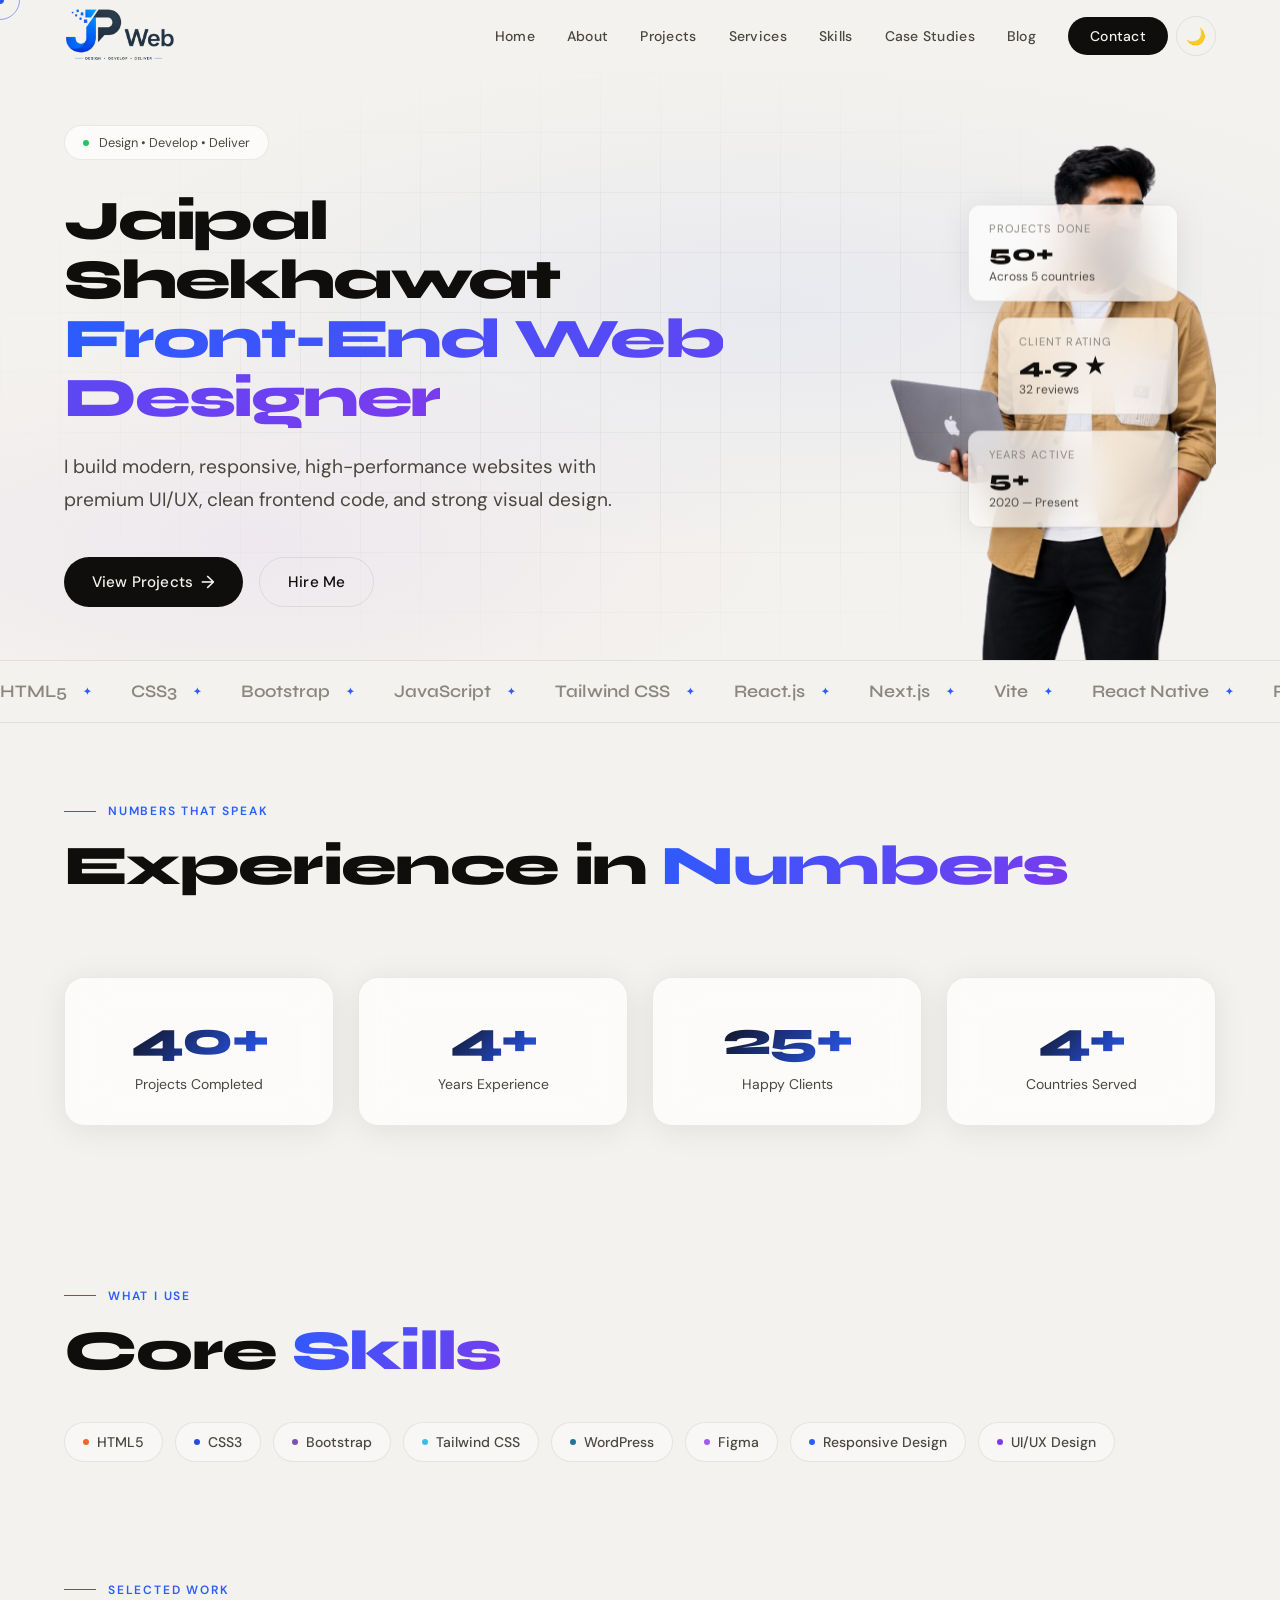
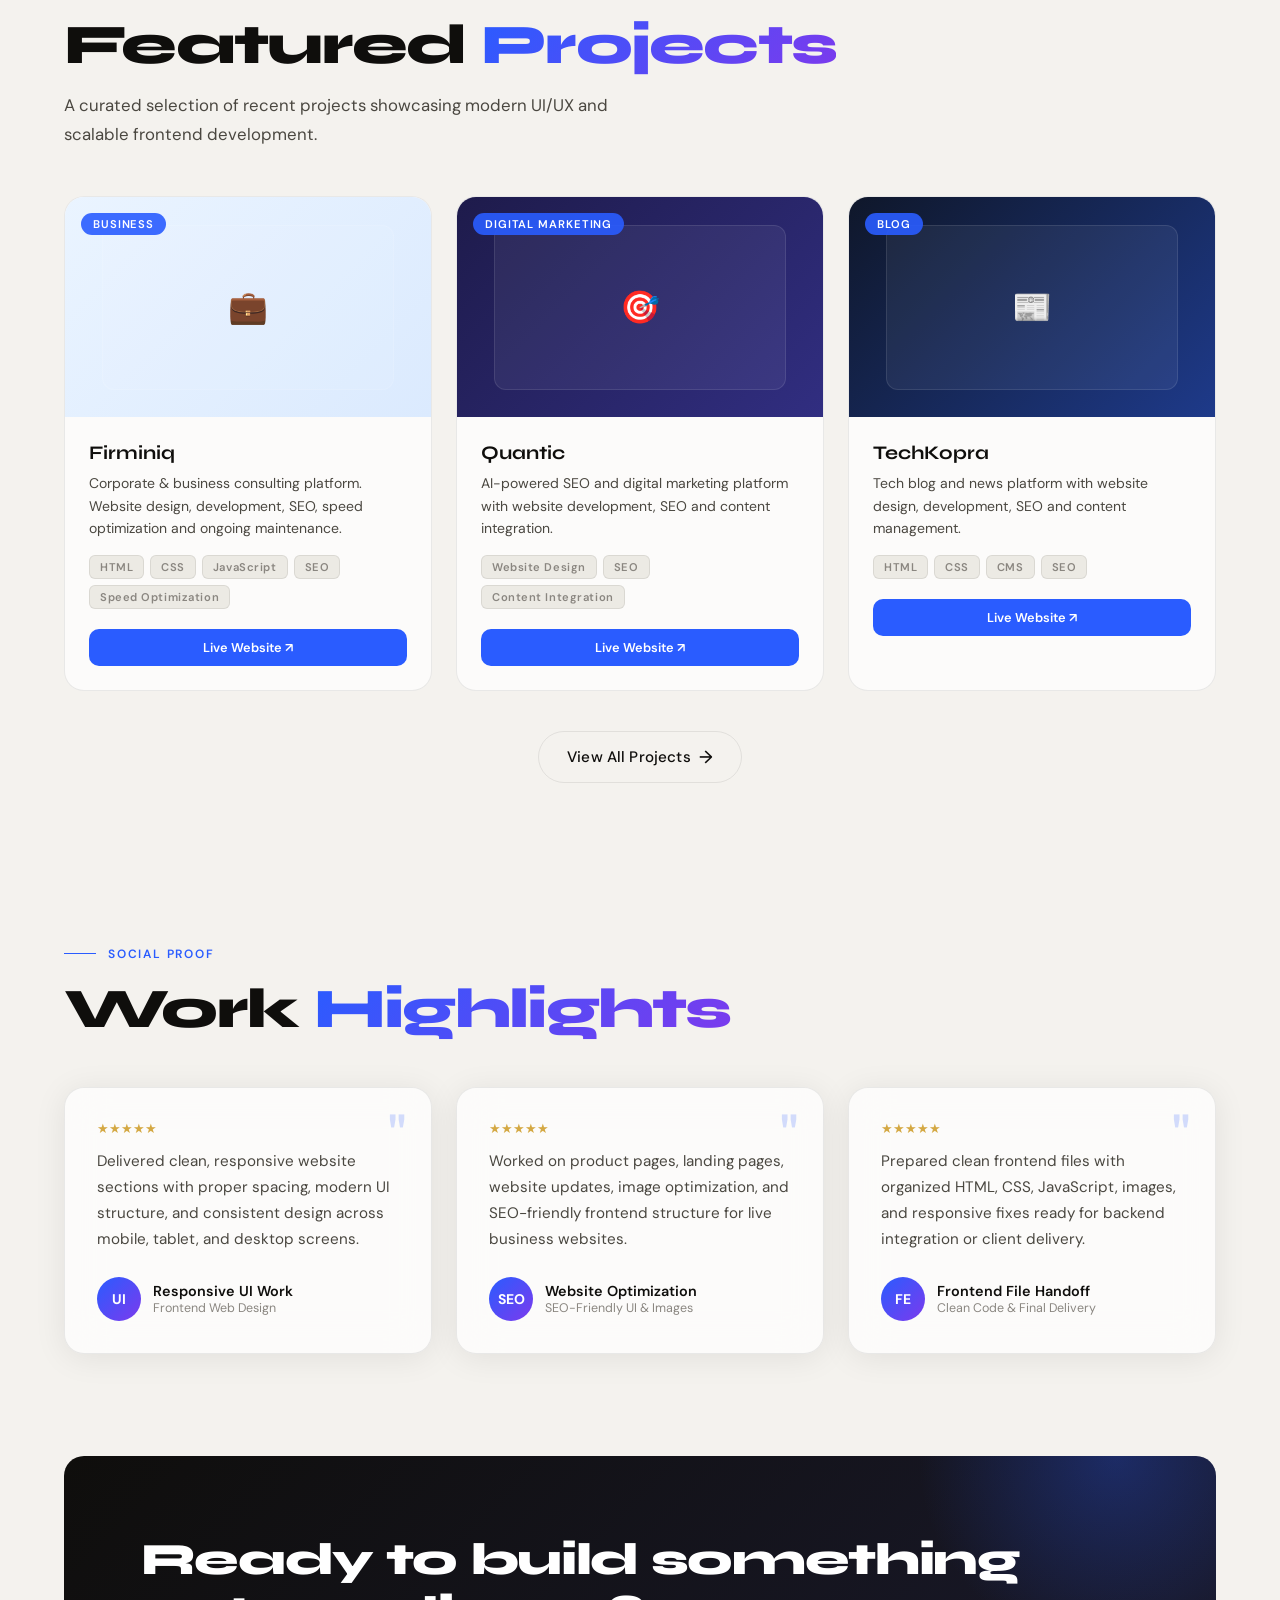
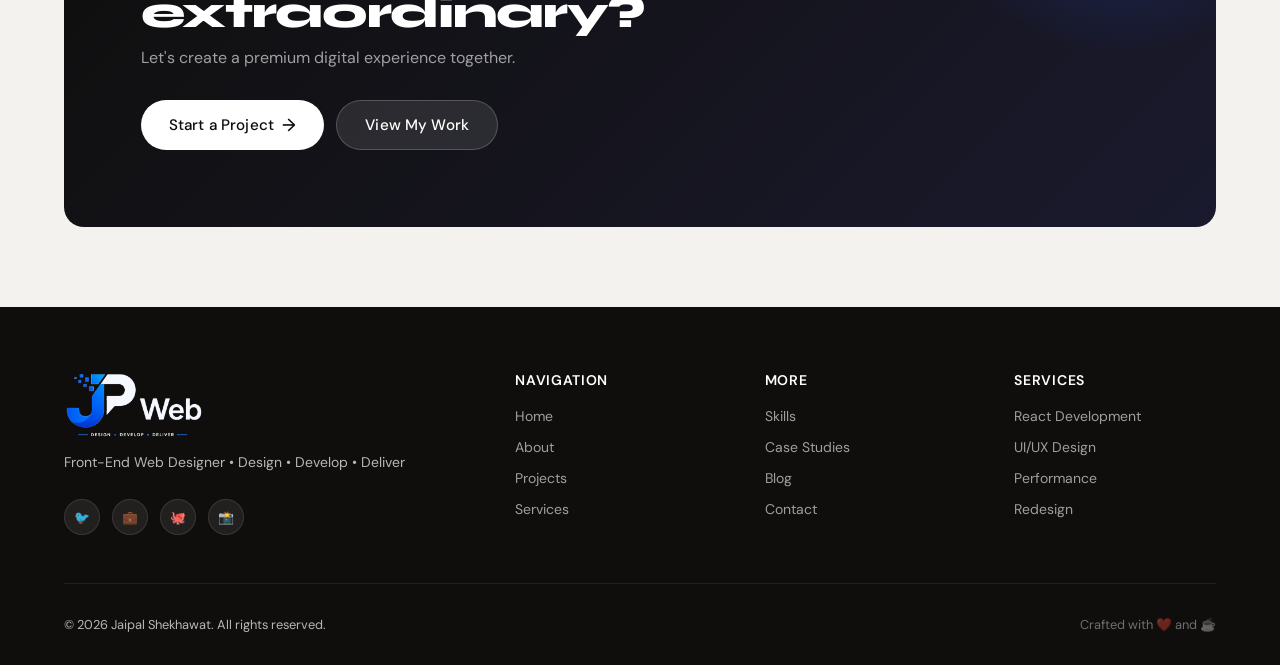
==== index.html @ 2cc58051 "Initial website upload" ====
<!doctype html>
<html lang="en">
<head>
  <meta charset="utf-8" />
  <meta content="width=device-width, initial-scale=1" name="viewport" />
  <title>Jaipal Shekhawat — Front-End Web Designer</title>
  <link rel="preconnect" href="https://fonts.googleapis.com">
  <link href="https://fonts.googleapis.com/css2?family=Syne:wght@400;500;600;700;800&family=DM+Sans:ital,wght@0,300;0,400;0,500;1,300&display=swap" rel="stylesheet">
  <link href="css/style.css" rel="stylesheet" />
  <link href="css/responsive.css" rel="stylesheet" />
</head>
<body>

<!-- CURSOR -->
<div class="cursor">
  <div class="cursor-dot"></div>
  <div class="cursor-ring"></div>
</div>

<!-- SCROLL PROGRESS -->
<div class="scroll-progress" id="scrollProgress"></div>

<!-- MOBILE MENU -->
<div class="mobile-menu" id="mobileMenu">
  <a href="index.html">Home</a>
  <a href="about.html">About</a>
  <a href="projects.html">Projects</a>
  <a href="services.html">Services</a>
  <a href="skills.html">Skills</a>
  <a href="case-studies.html">Case Studies</a>
  <a href="blog.html">Blog</a>
  <a href="contact.html">Contact</a>
</div>

<!-- NAV -->
<nav id="mainNav">
  <a class="nav-logo" href="index.html">
    <div class="nav-logo-dot"><img src="images/jp-logo.png" alt="JP Web"></div>
    
  </a>
  <div class="nav-links">
    <a href="index.html">Home</a>
    <a href="about.html">About</a>
    <a href="projects.html">Projects</a>
    <a href="services.html">Services</a>
    <a href="skills.html">Skills</a>
    <a href="case-studies.html">Case Studies</a>
    <a href="blog.html">Blog</a>
    <a href="contact.html" class="nav-cta">Contact</a>
  </div>
  <button class="nav-theme" onclick="toggleTheme()" title="Toggle theme">☀️</button>
  <button class="hamburger" id="hamburger" onclick="toggleMobile()">
    <span></span><span></span><span></span>
  </button>
</nav>

<!-- ==================== HOME PAGE ==================== -->
<div class="page" id="page-home">

  <!-- HERO -->
 
  <!-- HERO -->
<section class="hero">
  <div class="hero-bg"></div>
  <div class="hero-grid"></div>

  <div class="hero-content">
    <div class="hero-badge">
      <div class="hero-badge-dot"></div>
      Design • Develop • Deliver
    </div>

    <h1 class="hero-title">
      Jaipal Shekhawat<br>
      <span class="highlight">Front-End Web Designer</span>
    </h1>

    <p class="hero-sub">
      I build modern, responsive, high-performance websites with premium UI/UX,
      clean frontend code, and strong visual design.
    </p>

    <div class="hero-actions">
      <a class="btn btn-primary" href="projects.html">
        View Projects <span class="btn-arrow">→</span>
      </a>
      <a class="btn btn-outline" href="contact.html">Hire Me</a>
    </div>
  </div>

  <!-- NEW ADD: Hero Profile Image -->
  <div class="hero-profile">
    <img 
      src="images/jaipal-hero.png" 
      alt="Jaipal Shekhawat Front-End Web Designer" 
      class="hero-profile-img"
    >
  </div>

  <div class="hero-floats">
    <div class="float-card glass">
      <div class="float-label">Projects Done</div>
      <div class="float-val">50+</div>
      <div class="float-sub">Across 5 countries</div>
    </div>

    <div class="float-card glass">
      <div class="float-label">Client Rating</div>
      <div class="float-val">4.9 ★</div>
      <div class="float-sub">32 reviews</div>
    </div>

    <div class="float-card glass">
      <div class="float-label">Years Active</div>
      <div class="float-val">5+</div>
      <div class="float-sub">2020 — Present</div>
    </div>
  </div>
</section>



  
  <!-- MARQUEE -->
  
  <div class="marquee-wrap">
  <div class="marquee-track">
    <span class="marquee-item">HTML5</span>
    <span class="marquee-item">CSS3</span>
    <span class="marquee-item">Bootstrap</span>
    <span class="marquee-item">JavaScript</span>
    <span class="marquee-item">Tailwind CSS</span>
    <span class="marquee-item">React.js</span>
    <span class="marquee-item">Next.js</span>
    <span class="marquee-item">Vite</span>
    <span class="marquee-item">React Native</span>
    <span class="marquee-item">Responsive Design</span>
    <span class="marquee-item">UI/UX Design</span>
    <span class="marquee-item">Figma</span>
    <span class="marquee-item">WordPress</span>
    <span class="marquee-item">SEO Friendly UI</span>
    <span class="marquee-item">Image Optimization</span>
    <span class="marquee-item">GitHub</span>

    <!-- Repeat for smooth infinite marquee -->
    <span class="marquee-item">HTML5</span>
    <span class="marquee-item">CSS3</span>
    <span class="marquee-item">Bootstrap</span>
    <span class="marquee-item">JavaScript</span>
    <span class="marquee-item">Tailwind CSS</span>
    <span class="marquee-item">React.js</span>
    <span class="marquee-item">Next.js</span>
    <span class="marquee-item">Vite</span>
    <span class="marquee-item">React Native</span>
    <span class="marquee-item">Responsive Design</span>
    <span class="marquee-item">UI/UX Design</span>
    <span class="marquee-item">Figma</span>
    <span class="marquee-item">WordPress</span>
    <span class="marquee-item">SEO Friendly UI</span>
    <span class="marquee-item">Image Optimization</span>
    <span class="marquee-item">GitHub</span>
  </div>
</div>


  <!-- STATS -->
  <section style="padding-top:80px">
    <div class="section-label">Numbers that speak</div>
    <h2 class="section-title">Experience in <span style="background:linear-gradient(135deg,var(--accent),var(--accent2));-webkit-background-clip:text;-webkit-text-fill-color:transparent">Numbers</span></h2>
    <div class="stats-grid">
      <div class="stat-card glass reveal"><div class="stat-num counter" data-target="50">0</div><div class="stat-label">Projects Completed</div></div>
      <div class="stat-card glass reveal"><div class="stat-num counter" data-target="5">0</div><div class="stat-label">Years Experience</div></div>
      <div class="stat-card glass reveal"><div class="stat-num counter" data-target="32">0</div><div class="stat-label">Happy Clients</div></div>
      <div class="stat-card glass reveal"><div class="stat-num counter" data-target="5">0</div><div class="stat-label">Countries Served</div></div>
    </div>
  </section>

  <!-- SKILLS HIGHLIGHTS -->
  <section style="padding-top:60px;padding-bottom:60px">
    <div class="section-label">What I use</div>
    <h2 class="section-title">Core <span style="background:linear-gradient(135deg,var(--accent),var(--accent2));-webkit-background-clip:text;-webkit-text-fill-color:transparent">Skills</span></h2>
    <div class="skills-row reveal">
  <div class="skill-tag">
    <span class="skill-tag-dot" style="background:#f16529"></span>
    HTML5
  </div>

  <div class="skill-tag">
    <span class="skill-tag-dot" style="background:#264de4"></span>
    CSS3
  </div>

  <div class="skill-tag">
    <span class="skill-tag-dot" style="background:#7952b3"></span>
    Bootstrap
  </div>

  

  <div class="skill-tag">
    <span class="skill-tag-dot" style="background:#38bdf8"></span>
    Tailwind CSS
  </div>

 

  <div class="skill-tag">
    <span class="skill-tag-dot" style="background:#21759b"></span>
    WordPress
  </div>

  <div class="skill-tag">
    <span class="skill-tag-dot" style="background:#a259ff"></span>
    Figma
  </div>

  



  <div class="skill-tag">
    <span class="skill-tag-dot" style="background:#2a5cff"></span>
    Responsive Design
  </div>

  <div class="skill-tag">
    <span class="skill-tag-dot" style="background:#7c3aed"></span>
    UI/UX Design
  </div>
</div>
  </section>

  <!-- FEATURED PROJECTS -->
  <section style="padding-top:60px">
    <div class="section-label">Selected work</div>
    <h2 class="section-title">Featured <span style="background:linear-gradient(135deg,var(--accent),var(--accent2));-webkit-background-clip:text;-webkit-text-fill-color:transparent">Projects</span></h2>
    <p class="section-sub">A curated selection of recent projects showcasing modern UI/UX and scalable frontend development.</p>
    <div class="projects-grid" id="homeProjects"></div>
    <div style="text-align:center;margin-top:40px">
      <a class="btn btn-outline" href="projects.html">View All Projects <span class="btn-arrow">→</span></a>
    </div>
  </section>

 <!-- TESTIMONIALS -->
<section style="padding-top:60px">
  <div class="section-label">Social proof</div>

  <h2 class="section-title">
    Work
    <span style="background:linear-gradient(135deg,var(--accent),var(--accent2));-webkit-background-clip:text;-webkit-text-fill-color:transparent">
      Highlights
    </span>
  </h2>

  <div class="testimonials-grid">
    <div class="testimonial-card glass reveal">
      <div class="quote-mark">"</div>
      <div class="stars">★★★★★</div>

      <p class="testimonial-text">
        Delivered clean, responsive website sections with proper spacing,
        modern UI structure, and consistent design across mobile, tablet,
        and desktop screens.
      </p>

      <div class="testimonial-author">
        <div class="author-avatar">UI</div>
        <div>
          <div class="author-name">Responsive UI Work</div>
          <div class="author-role">Frontend Web Design</div>
        </div>
      </div>
    </div>

    <div class="testimonial-card glass reveal">
      <div class="quote-mark">"</div>
      <div class="stars">★★★★★</div>

      <p class="testimonial-text">
        Worked on product pages, landing pages, website updates, image
        optimization, and SEO-friendly frontend structure for live business
        websites.
      </p>

      <div class="testimonial-author">
        <div class="author-avatar">SEO</div>
        <div>
          <div class="author-name">Website Optimization</div>
          <div class="author-role">SEO-Friendly UI & Images</div>
        </div>
      </div>
    </div>

    <div class="testimonial-card glass reveal">
      <div class="quote-mark">"</div>
      <div class="stars">★★★★★</div>

      <p class="testimonial-text">
        Prepared clean frontend files with organized HTML, CSS, JavaScript,
        images, and responsive fixes ready for backend integration or client
        delivery.
      </p>

      <div class="testimonial-author">
        <div class="author-avatar">FE</div>
        <div>
          <div class="author-name">Frontend File Handoff</div>
          <div class="author-role">Clean Code & Final Delivery</div>
        </div>
      </div>
    </div>
  </div>
</section>

  <!-- CTA BANNER -->
  <div class="cta-banner reveal">
    <div>
      <div class="cta-title">Ready to build something<br>extraordinary?</div>
      <p class="cta-sub">Let's create a premium digital experience together.</p>
    </div>
    <div class="cta-actions">
      <a class="btn btn-white" href="contact.html">Start a Project <span class="btn-arrow">→</span></a>
      <a class="btn btn-ghost" href="about.html">View My Work</a>
    </div>
  </div>

</div>

<!-- FOOTER (shown on all pages via JS) -->
<footer id="siteFooter">
  <div class="footer-top">
    <div>
      <div class="footer-brand"><a href="index.html"> <img src="images/jp-logo-footer.png" alt="JP Web"> </a></div>
      <p class="footer-desc">Front-End Web Designer • Design • Develop • Deliver</p>
      <div class="footer-socials" style="margin-top:24px">
        <a href="#" class="social-icon">🐦</a>
        <a href="#" class="social-icon">💼</a>
        <a href="#" class="social-icon">🐙</a>
        <a href="#" class="social-icon">📸</a>
      </div>
    </div>
    <div>
      <div class="footer-col-title">Navigation</div>
      <ul class="footer-links">
        <li><a href="index.html">Home</a></li>
        <li><a href="about.html">About</a></li>
        <li><a href="projects.html">Projects</a></li>
        <li><a href="services.html">Services</a></li>
      </ul>
    </div>
    <div>
      <div class="footer-col-title">More</div>
      <ul class="footer-links">
        <li><a href="skills.html">Skills</a></li>
        <li><a href="case-studies.html">Case Studies</a></li>
        <li><a href="blog.html">Blog</a></li>
        <li><a href="contact.html">Contact</a></li>
      </ul>
    </div>
    <div>
      <div class="footer-col-title">Services</div>
      <ul class="footer-links">
        <li><a href="#">React Development</a></li>
        <li><a href="#">UI/UX Design</a></li>
        <li><a href="#">Performance</a></li>
        <li><a href="#">Redesign</a></li>
      </ul>
    </div>
  </div>
  <div class="footer-bottom">
    <span>© 2026 Jaipal Shekhawat. All rights reserved.</span>
    <span style="color:rgba(255,255,255,0.4)">Crafted with ❤️ and ☕</span>
  </div>
</footer>

<script src="js/data.js" defer></script>
<script src="js/projects.js" defer></script>
<script src="js/skills.js" defer></script>
<script src="js/theme.js" defer></script>
<script src="js/menu.js" defer></script>
<script src="js/faq.js" defer></script>
<script src="js/form.js" defer></script>
<script src="js/animations.js" defer></script>
<script src="js/main.js" defer></script>
</body>
</html>
---- css/style.css ----
:root {
  --bg: #f4f2ee;
  --bg2: #eceae4;
  --surface: rgba(255, 255, 255, 0.7);
  --surface2: rgba(255, 255, 255, 0.4);
  --ink: #0f0e0c;
  --ink2: #4a4740;
  --ink3: #8a8680;
  --accent: #2a5cff;
  --accent2: #7c3aed;
  --accent3: #06b6d4;
  --gold: #d4a843;
  --border: rgba(0, 0, 0, 0.08);
  --shadow: 0 4px 32px rgba(0, 0, 0, 0.08);
  --shadow2: 0 20px 60px rgba(0, 0, 0, 0.12);
  --radius: 20px;
  --radius2: 12px;
  --nav-h: 72px;
}
[data-theme="dark"] {
  --bg: #0c0b09;
  --bg2: #141210;
  --surface: rgba(255, 255, 255, 0.05);
  --surface2: rgba(255, 255, 255, 0.03);
  --ink: #f0ede6;
  --ink2: #b0aa9f;
  --ink3: #6a6560;
  --border: rgba(255, 255, 255, 0.08);
  --shadow: 0 4px 32px rgba(0, 0, 0, 0.4);
  --shadow2: 0 20px 60px rgba(0, 0, 0, 0.6);
}

*,
*::before,
*::after {
  box-sizing: border-box;
  margin: 0;
  padding: 0;
}
html {
  scroll-behavior: smooth;
}
body {
  font-family: "DM Sans", sans-serif;
  background: var(--bg);
  color: var(--ink);
  overflow-x: hidden;
  transition:
    background 0.4s,
    color 0.4s;
  cursor: auto;
}

/* CUSTOM CURSOR */
.cursor {
  position: fixed;
  top: 0;
  left: 0;
  pointer-events: none;
  z-index: 9999;
  mix-blend-mode: multiply;
}
[data-theme="dark"] .cursor {
  mix-blend-mode: screen;
}
.cursor-dot {
  width: 8px;
  height: 8px;
  background: var(--accent);
  border-radius: 50%;
  position: absolute;
  transform: translate(-50%, -50%);
  transition:
    width 0.2s,
    height 0.2s,
    background 0.2s;
}
.cursor-ring {
  width: 40px;
  height: 40px;
  border: 1.5px solid var(--accent);
  border-radius: 50%;
  position: absolute;
  transform: translate(-50%, -50%);
  opacity: 0.5;
  transition: all 0.15s ease-out;
}
body:has(a:hover) .cursor-ring,
body:has(button:hover) .cursor-ring {
  width: 60px;
  height: 60px;
  opacity: 0.8;
}

/* SCROLL PROGRESS */
.scroll-progress {
  position: fixed;
  top: 0;
  left: 0;
  height: 2px;
  background: linear-gradient(90deg, var(--accent), var(--accent2));
  z-index: 9998;
  width: 0%;
  transition: width 0.1s;
}

/* NAV */
nav {
  position: fixed;
  top: 0;
  left: 0;
  right: 0;
  z-index: 1000;
  height: var(--nav-h);
  display: flex;
  align-items: center;
  padding: 0 clamp(24px, 5vw, 80px);
  transition: all 0.4s;
}
nav.scrolled {
  background: var(--surface);
  backdrop-filter: blur(20px);
  border-bottom: 1px solid var(--border);
  box-shadow: var(--shadow);
}
.nav-logo {
  display: inline-flex;
  align-items: center;
  text-decoration: none;
}

.nav-logo-dot img {
  width: 110px;
  height: auto;
  display: block;
  object-fit: contain;
}

@keyframes pulse {
  0%,
  100% {
    transform: scale(1);
    opacity: 1;
  }
  50% {
    transform: scale(1.4);
    opacity: 0.7;
  }
}
.nav-links {
  display: flex;
  align-items: center;
  gap: 32px;
  margin-left: auto;
}
.nav-links a {
  font-size: 0.875rem;
  font-weight: 500;
  color: var(--ink2);
  text-decoration: none;
  letter-spacing: 0.02em;
  transition: color 0.2s;
  position: relative;
}
.nav-links a::after {
  content: "";
  position: absolute;
  bottom: -4px;
  left: 0;
  width: 0;
  height: 1px;
  background: var(--accent);
  transition: width 0.3s;
}
.nav-links a:hover {
  color: var(--ink);
}
.nav-links a:hover::after {
  width: 100%;
}
.nav-cta {
  background: var(--ink);
  color: var(--bg) !important;
  padding: 10px 22px;
  border-radius: 100px;
  transition:
    background 0.2s,
    transform 0.2s !important;
}
.nav-cta::after {
  display: none !important;
}
.nav-cta:hover {
  background: var(--accent) !important;
  transform: translateY(-1px);
}
.nav-theme {
  background: none;
  border: 1.5px solid var(--border);
  color: var(--ink);
  width: 40px;
  height: 40px;
  border-radius: 50%;
  cursor: pointer;
  font-size: 1rem;
  display: flex;
  align-items: center;
  justify-content: center;
  transition: all 0.2s;
  margin-left: 8px;
}
.nav-theme:hover {
  background: var(--surface2);
}
.hamburger {
  display: none;
  flex-direction: column;
  gap: 5px;
  cursor: pointer;
  background: none;
  border: none;
  padding: 4px;
}
.hamburger span {
  width: 24px;
  height: 1.5px;
  background: var(--ink);
  transition: all 0.3s;
}

/* PAGE SYSTEM */
.page {
  display: block;
  min-height: 100vh;
  padding-top: var(--nav-h);
  animation: fadeUp 0.5s ease;
}
@keyframes fadeUp {
  from {
    opacity: 0;
    transform: translateY(20px);
  }
  to {
    opacity: 1;
    transform: translateY(0);
  }
}



.hero-profile {
 
  pointer-events: none;
}

.hero-profile-img {

  max-width: 100%;
  height: auto;
  display: block;
  object-fit: contain;
  
}

.faq-wrapper {
  display: grid;
  grid-template-columns: 1fr 0.75fr;
  align-items: center;
  gap: 70px;
}

.faq-right {
  position: relative;
  display: flex;
  justify-content: center;
  align-items: center;
}

.faq-right::before {
  content: "";
  position: absolute;
  width: 360px;
  height: 360px;
  border-radius: 50%;
  background: radial-gradient(circle, rgba(63, 94, 251, 0.16), transparent 65%);
  z-index: 0;
}

.faq-img {
  position: relative;
  z-index: 1;
  width: 460px;
  max-width: 100%;
  height: auto;
  display: block;
  object-fit: contain;
  filter: drop-shadow(0 28px 45px rgba(0, 0, 0, 0.12));
}

/* SECTION */
section {
  padding: clamp(60px, 8vw, 120px) clamp(24px, 5vw, 80px);
}
.section-label {
  font-size: 0.75rem;
  font-weight: 600;
  letter-spacing: 0.15em;
  text-transform: uppercase;
  color: var(--accent);
  margin-bottom: 16px;
  display: flex;
  align-items: center;
  gap: 12px;
}
.section-label::before {
  content: "";
  width: 32px;
  height: 1px;
  background: var(--accent);
}
.section-title {
  font-family: "Syne", sans-serif;
  font-size: clamp(2rem, 5vw, 3.5rem);
  font-weight: 800;
  line-height: 1.1;
  letter-spacing: -0.03em;
  color: var(--ink);
}
.section-sub {
  font-size: 1.05rem;
  color: var(--ink2);
  line-height: 1.7;
  max-width: 560px;
  margin-top: 16px;
}

/* GLASS CARD */
.glass {
  background: var(--surface);
  backdrop-filter: blur(20px);
  border: 1px solid var(--border);
  border-radius: var(--radius);
  box-shadow: var(--shadow);
}

/* ==================== HOME ==================== */
.hero {
  
  display: flex;
  align-items: center;
  position: relative;
  overflow: hidden;
  padding: 0 clamp(24px, 5vw, 80px);
}
.hero-bg {
  position: absolute;
  inset: 0;
  z-index: 0;
  background:
    radial-gradient(
      ellipse 80% 60% at 60% 40%,
      rgba(42, 92, 255, 0.06) 0%,
      transparent 70%
    ),
    radial-gradient(
      ellipse 60% 50% at 20% 80%,
      rgba(124, 58, 237, 0.05) 0%,
      transparent 70%
    );
}
.hero-grid {
  position: absolute;
  inset: 0;
  z-index: 0;
  opacity: 0.4;
  background-image:
    linear-gradient(var(--border) 1px, transparent 1px),
    linear-gradient(90deg, var(--border) 1px, transparent 1px);
  background-size: 60px 60px;
  mask-image: radial-gradient(ellipse at center, black 40%, transparent 80%);
}
.hero-content {
  position: relative;
  z-index: 1;
  max-width: 760px;
}
.hero-badge {
  display: inline-flex;
  align-items: center;
  gap: 10px;
  background: var(--surface);
  border: 1px solid var(--border);
  padding: 8px 18px;
  border-radius: 100px;
  font-size: 0.8rem;
  color: var(--ink2);
  margin-bottom: 32px;
  backdrop-filter: blur(12px);
  animation: slideDown 0.8s ease;
}
.hero-badge-dot {
  width: 6px;
  height: 6px;
  background: #22c55e;
  border-radius: 50%;
  animation: pulse 2s infinite;
}
.hero-title {
  font-family: "Syne", sans-serif;
 font-size: clamp(2.8rem, 7vw, 3.5rem);
  font-weight: 800;
  line-height: 1.05;
  letter-spacing: -0.04em;
  color: var(--ink);
  animation: slideUp 0.9s 0.1s both;
}
.hero-title .highlight {
  background: linear-gradient(135deg, var(--accent) 0%, var(--accent2) 100%);
  -webkit-background-clip: text;
  -webkit-text-fill-color: transparent;
}
.hero-sub {
  font-size: clamp(1rem, 2vw, 1.2rem);
  color: var(--ink2);
  line-height: 1.7;
  max-width: 560px;
  margin-top: 24px;
  animation: slideUp 0.9s 0.2s both;
}
.hero-actions {
  display: flex;
  gap: 16px;
  margin-top: 40px;
  flex-wrap: wrap;
  animation: slideUp 0.9s 0.3s both;
}
.btn {
  display: inline-flex;
  align-items: center;
  gap: 8px;
  padding: 14px 28px;
  border-radius: 100px;
  font-weight: 500;
  font-size: 0.95rem;
  cursor: pointer;
  text-decoration: none;
  transition: all 0.25s;
  border: none;
  font-family: "DM Sans", sans-serif;
  letter-spacing: 0.01em;
}
.btn-primary {
  background: var(--ink);
  color: var(--bg);
}
.btn-primary:hover {
  background: var(--accent);
  transform: translateY(-2px);
  box-shadow: 0 12px 32px rgba(42, 92, 255, 0.3);
}
.btn-outline {
  background: transparent;
  color: var(--ink);
  border: 1.5px solid var(--border);
}
.btn-outline:hover {
  border-color: var(--accent);
  color: var(--accent);
  transform: translateY(-2px);
}
.btn-arrow {
  font-size: 1.1rem;
  transition: transform 0.2s;
}
.btn:hover .btn-arrow {
  transform: translateX(4px);
}
.hero-floats {
  position: absolute;
  right: clamp(24px, 8vw, 120px);
  top: 50%;
  transform: translateY(-50%);
  z-index: 1;
  display: flex;
  flex-direction: column;
  gap: 16px;
}
.float-card {
  padding: 16px 20px;
  border-radius: var(--radius2);
  min-width: 180px;
  animation: float 4s ease-in-out infinite;
}
.float-card:nth-child(2) {
  animation-delay: -1.5s;
  margin-left: 30px;
}
.float-card:nth-child(3) {
  animation-delay: -3s;
}
@keyframes float {
  0%,
  100% {
    transform: translateY(0);
  }
  50% {
    transform: translateY(-12px);
  }
}
.float-label {
  font-size: 0.7rem;
  color: var(--ink3);
  letter-spacing: 0.1em;
  text-transform: uppercase;
  margin-bottom: 4px;
}
.float-val {
  font-family: "Syne", sans-serif;
  font-size: 1.4rem;
  font-weight: 800;
  color: var(--ink);
}
.float-sub {
  font-size: 0.75rem;
  color: var(--ink2);
  margin-top: 2px;
}
@keyframes slideDown {
  from {
    opacity: 0;
    transform: translateY(-20px);
  }
  to {
    opacity: 1;
    transform: translateY(0);
  }
}
@keyframes slideUp {
  from {
    opacity: 0;
    transform: translateY(30px);
  }
  to {
    opacity: 1;
    transform: translateY(0);
  }
}

/* STATS */
.stats-grid {
  display: grid;
  grid-template-columns: repeat(auto-fit, minmax(180px, 1fr));
  gap: 24px;
  margin-top: 80px;
}
.stat-card {
  padding: 32px;
  text-align: center;
  transition: transform 0.3s;
}
.stat-card:hover {
  transform: translateY(-4px);
}
.stat-num {
  font-family: "Syne", sans-serif;
  font-size: 3rem;
  font-weight: 800;
  letter-spacing: -0.04em;
  color: var(--ink);
  background: linear-gradient(135deg, var(--ink), var(--accent));
  -webkit-background-clip: text;
  -webkit-text-fill-color: transparent;
}
.stat-label {
  font-size: 0.875rem;
  color: var(--ink2);
  margin-top: 8px;
}

/* SKILLS HIGHLIGHTS */
.skills-row {
  display: flex;
  flex-wrap: wrap;
  gap: 12px;
  margin-top: 40px;
}
.skill-tag {
  display: flex;
  align-items: center;
  gap: 8px;
  padding: 10px 18px;
  border-radius: 100px;
  font-size: 0.875rem;
  font-weight: 500;
  background: var(--surface2);
  border: 1px solid var(--border);
  color: var(--ink2);
  cursor: auto;
  transition: all 0.2s;
}
.skill-tag:hover {
  background: var(--accent);
  color: white;
  border-color: transparent;
  transform: translateY(-2px);
}
.skill-tag-dot {
  width: 6px;
  height: 6px;
  border-radius: 50%;
}

/* PROJECT CARDS */
.projects-grid {
  display: grid;
  grid-template-columns: repeat(auto-fill, minmax(340px, 1fr));
  gap: 24px;
  margin-top: 48px;
}
.project-card {
  border-radius: var(--radius);
  overflow: hidden;
  background: var(--surface);
  border: 1px solid var(--border);
  transition: all 0.35s;
  position: relative;
}
.project-card:hover {
  transform: translateY(-6px);
  box-shadow: var(--shadow2);
}
.project-thumb {
  height: 220px;
  position: relative;
  overflow: hidden;
  background: linear-gradient(135deg, #1a1a2e 0%, #16213e 50%, #0f3460 100%);
  display: flex;
  align-items: center;
  justify-content: center;
}
.project-thumb-inner {
  width: 80%;
  height: 75%;
  border-radius: 12px;
  background: rgba(255, 255, 255, 0.06);
  border: 1px solid rgba(255, 255, 255, 0.1);
  display: flex;
  align-items: center;
  justify-content: center;
  font-size: 2rem;
  transition: transform 0.4s;
}
.project-card:hover .project-thumb-inner {
  transform: scale(1.05);
}
.project-cat {
  position: absolute;
  top: 16px;
  left: 16px;
  background: rgba(42, 92, 255, 0.9);
  color: white;
  font-size: 0.7rem;
  font-weight: 600;
  letter-spacing: 0.08em;
  text-transform: uppercase;
  padding: 4px 12px;
  border-radius: 100px;
}
.project-body {
  padding: 24px;
}
.project-title {
  font-family: "Syne", sans-serif;
  font-size: 1.2rem;
  font-weight: 700;
  color: var(--ink);
}
.project-desc {
  font-size: 0.875rem;
  color: var(--ink2);
  line-height: 1.6;
  margin-top: 8px;
}
.project-stack {
  display: flex;
  flex-wrap: wrap;
  gap: 6px;
  margin-top: 16px;
}
.stack-tag {
  font-size: 0.7rem;
  font-weight: 600;
  letter-spacing: 0.05em;
  padding: 4px 10px;
  border-radius: 6px;
  background: var(--bg2);
  color: var(--ink3);
  border: 1px solid var(--border);
}
.project-links {
  display: flex;
  gap: 12px;
  margin-top: 20px;
}
.project-btn {
  flex: 1;
  text-align: center;
  padding: 10px;
  border-radius: 10px;
  font-size: 0.8rem;
  font-weight: 600;
  text-decoration: none;
  cursor: pointer;
  transition: all 0.2s;
}
.project-btn-live {
  background: var(--accent);
  color: white;
}
.project-btn-live:hover {
  background: #1a4aee;
}
.project-btn-gh {
  background: var(--bg2);
  color: var(--ink2);
  border: 1px solid var(--border);
}
.project-btn-gh:hover {
  background: var(--ink);
  color: var(--bg);
}

/* FILTER */
.filter-row {
  display: flex;
  flex-wrap: wrap;
  gap: 10px;
  margin-top: 32px;
}
.filter-btn {
  padding: 9px 20px;
  border-radius: 100px;
  font-size: 0.85rem;
  font-weight: 500;
  border: 1.5px solid var(--border);
  background: transparent;
  color: var(--ink2);
  cursor: auto;
  transition: all 0.2s;
  font-family: "DM Sans", sans-serif;
}
.filter-btn.active,
.filter-btn:hover {
  background: var(--ink);
  color: var(--bg);
  border-color: var(--ink);
}

/* TESTIMONIALS */
.testimonials-grid {
  display: grid;
  grid-template-columns: repeat(auto-fill, minmax(300px, 1fr));
  gap: 24px;
  margin-top: 48px;
}
.testimonial-card {
  padding: 32px;
  border-radius: var(--radius);
  position: relative;
}
.quote-mark {
  font-size: 4rem;
  line-height: 1;
  color: var(--accent);
  opacity: 0.2;
  font-family: "Syne", sans-serif;
  position: absolute;
  top: 16px;
  right: 24px;
}
.testimonial-text {
  font-size: 0.95rem;
  line-height: 1.7;
  color: var(--ink2);
}
.testimonial-author {
  display: flex;
  align-items: center;
  gap: 12px;
  margin-top: 24px;
}
.author-avatar {
  width: 44px;
  height: 44px;
  border-radius: 50%;
  background: linear-gradient(135deg, var(--accent), var(--accent2));
  display: flex;
  align-items: center;
  justify-content: center;
  font-weight: 700;
  color: white;
  font-size: 0.875rem;
}
.author-name {
  font-weight: 600;
  color: var(--ink);
  font-size: 0.9rem;
}
.author-role {
  font-size: 0.78rem;
  color: var(--ink3);
}
.stars {
  color: var(--gold);
  font-size: 0.8rem;
  margin-bottom: 12px;
}

/* CTA BANNER */
.cta-banner {
  margin: 0 clamp(24px, 5vw, 80px) 80px;
  background: linear-gradient(135deg, var(--ink) 0%, #1a1a2e 100%);
  border-radius: var(--radius);
  padding: clamp(48px, 6vw, 80px);
  display: flex;
  align-items: center;
  justify-content: space-between;
  gap: 32px;
  flex-wrap: wrap;
  overflow: hidden;
  position: relative;
}
.cta-banner::before {
  content: "";
  position: absolute;
  width: 400px;
  height: 400px;
  border-radius: 50%;
  background: radial-gradient(
    circle,
    rgba(42, 92, 255, 0.3) 0%,
    transparent 70%
  );
  top: -200px;
  right: -100px;
}
.cta-title {
  font-family: "Syne", sans-serif;
  font-size: clamp(1.8rem, 4vw, 2.8rem);
  font-weight: 800;
  color: white;
  letter-spacing: -0.03em;
  position: relative;
  z-index: 1;
}
.cta-sub {
  color: rgba(255, 255, 255, 0.6);
  margin-top: 8px;
  position: relative;
  z-index: 1;
}
.cta-actions {
  position: relative;
  z-index: 1;
  display: flex;
  gap: 12px;
}
.btn-white {
  background: white;
  color: var(--ink);
}
.btn-white:hover {
  background: var(--accent);
  color: white;
  transform: translateY(-2px);
  box-shadow: 0 12px 32px rgba(42, 92, 255, 0.4);
}
.btn-ghost {
  background: rgba(255, 255, 255, 0.1);
  color: white;
  border: 1.5px solid rgba(255, 255, 255, 0.2);
}
.btn-ghost:hover {
  background: rgba(255, 255, 255, 0.2);
  transform: translateY(-2px);
}

/* FOOTER */
footer {
  background: var(--ink);
  color: rgba(255, 255, 255, 0.7);
  padding: 64px clamp(24px, 5vw, 80px) 32px;
}
.footer-top {
  display: grid;
  grid-template-columns: 2fr 1fr 1fr 1fr;
  gap: 48px;
  padding-bottom: 48px;
  border-bottom: 1px solid rgba(255, 255, 255, 0.08);
}
.footer-brand img {
  width: 140px;
    height: auto;
    display: block;
    object-fit: contain;
}
.footer-desc {
  font-size: 0.875rem;
  line-height: 1.7;
  margin-top: 12px;
}
.footer-col-title {
  font-weight: 600;
  color: white;
  margin-bottom: 16px;
  font-size: 0.875rem;
  letter-spacing: 0.05em;
  text-transform: uppercase;
}
.footer-links {
  list-style: none;
  display: flex;
  flex-direction: column;
  gap: 10px;
}
.footer-links a {
  color: rgba(255, 255, 255, 0.6);
  text-decoration: none;
  font-size: 0.875rem;
  transition: color 0.2s;
}
.footer-links a:hover {
  color: white;
}
.footer-bottom {
  display: flex;
  justify-content: space-between;
  align-items: center;
  padding-top: 32px;
  flex-wrap: wrap;
  gap: 16px;
  font-size: 0.8rem;
}
.footer-socials {
  display: flex;
  gap: 12px;
}
.social-icon {
  width: 36px;
  height: 36px;
  border-radius: 50%;
  background: rgba(255, 255, 255, 0.08);
  border: 1px solid rgba(255, 255, 255, 0.1);
  display: flex;
  align-items: center;
  justify-content: center;
  font-size: 0.8rem;
  cursor: auto;
  transition: all 0.2s;
  color: white;
  text-decoration: none;
}
.social-icon:hover {
  background: var(--accent);
  border-color: var(--accent);
  transform: translateY(-3px);
}

/* ABOUT PAGE */
.about-hero {
  display: grid;
  grid-template-columns: 1fr 1fr;
  gap: 80px;
  align-items: center;
  padding-bottom: 0;
}
.about-img {

  border-radius: 24px;
  overflow: hidden;
  position: relative;
 
  display: flex;
  align-items: center;
  justify-content: center;
  font-size: 6rem;
}
.about-img::after {
  content: "";
  position: absolute;
  inset: 0;
  background: linear-gradient(to top, rgba(42, 92, 255, 0.2), transparent);
}
.about-tag {
  font-size: 3rem;
  position: relative;
  z-index: 1;
}
.about-text .section-title {
  font-size: clamp(1.8rem, 4vw, 3rem);
}
.timeline {
  margin-top: 48px;
}
.timeline-item {
  display: flex;
  gap: 24px;
  padding-bottom: 40px;
  position: relative;
}
.timeline-item:not(:last-child)::before {
  content: "";
  position: absolute;
  left: 19px;
  top: 40px;
  bottom: 0;
  width: 1px;
  background: var(--border);
}
.timeline-dot {
  width: 40px;
  height: 40px;
  border-radius: 50%;
  flex-shrink: 0;
  background: linear-gradient(135deg, var(--accent), var(--accent2));
  display: flex;
  align-items: center;
  justify-content: center;
  font-size: 0.85rem;
  color: white;
  font-weight: 700;
}
.timeline-year {
  font-size: 0.75rem;
  color: var(--accent);
  font-weight: 600;
  letter-spacing: 0.1em;
  margin-bottom: 4px;
}
.timeline-role {
  font-family: "Syne", sans-serif;
  font-size: 1.05rem;
  font-weight: 700;
  color: var(--ink);
}
.timeline-company {
  font-size: 0.875rem;
  color: var(--ink2);
}
.timeline-desc {
  font-size: 0.875rem;
  color: var(--ink3);
  line-height: 1.6;
  margin-top: 6px;
}

/* SKILLS BARS */
.skills-grid {
  display: grid;
  grid-template-columns: repeat(auto-fill, minmax(280px, 1fr));
  gap: 20px;
  margin-top: 48px;
}
.skill-item {
  padding: 24px;
  border-radius: var(--radius2);
}
.skill-header {
  display: flex;
  justify-content: space-between;
  align-items: center;
  margin-bottom: 12px;
}
.skill-name {
  font-weight: 600;
  color: var(--ink);
  font-size: 0.9rem;
  display: flex;
  align-items: center;
  gap: 8px;
}
.skill-icon {
  font-size: 1.1rem;
}
.skill-pct {
  font-family: "Syne", sans-serif;
  font-weight: 800;
  color: var(--accent);
  font-size: 1rem;
}
.skill-bar-bg {
  height: 6px;
  background: var(--bg2);
  border-radius: 100px;
  overflow: hidden;
}
.skill-bar-fill {
  height: 100%;
  background: linear-gradient(90deg, var(--accent), var(--accent2));
  border-radius: 100px;
  width: 0%;
  transition: width 1.2s cubic-bezier(0.4, 0, 0.2, 1);
}

/* SERVICES PAGE */
.services-grid {
  display: grid;
  grid-template-columns: repeat(auto-fill, minmax(300px, 1fr));
  gap: 24px;
  margin-top: 48px;
}
.service-card {
  padding: 36px;
  border-radius: var(--radius);
  border: 1px solid var(--border);
  background: var(--surface);
  transition: all 0.3s;
  position: relative;
  overflow: hidden;
  cursor: auto;
}
.service-card::before {
  content: "";
  position: absolute;
  inset: 0;
  opacity: 0;
  background: linear-gradient(
    135deg,
    rgba(42, 92, 255, 0.04) 0%,
    rgba(124, 58, 237, 0.04) 100%
  );
  transition: opacity 0.3s;
}
.service-card:hover::before {
  opacity: 1;
}
.service-card:hover {
  transform: translateY(-4px);
  box-shadow: var(--shadow2);
  border-color: rgba(42, 92, 255, 0.2);
}
.service-icon {
  width: 56px;
  height: 56px;
  border-radius: 16px;
  margin-bottom: 20px;
  background: linear-gradient(
    135deg,
    rgba(42, 92, 255, 0.1),
    rgba(124, 58, 237, 0.1)
  );
  border: 1px solid rgba(42, 92, 255, 0.2);
  display: flex;
  align-items: center;
  justify-content: center;
  font-size: 1.4rem;
}
.service-title {
  font-family: "Syne", sans-serif;
  font-size: 1.15rem;
  font-weight: 700;
  color: var(--ink);
  margin-bottom: 10px;
}
.service-desc {
  font-size: 0.875rem;
  color: var(--ink2);
  line-height: 1.7;
}
.service-price {
  margin-top: 20px;
  font-family: "Syne", sans-serif;
  font-size: 1.4rem;
  font-weight: 800;
  color: var(--accent);
}
.service-price small {
  font-family: "DM Sans", sans-serif;
  font-size: 0.75rem;
  color: var(--ink3);
  font-weight: 400;
}
.service-features {
  margin-top: 16px;
  display: flex;
  flex-direction: column;
  gap: 8px;
}
.service-feat {
  font-size: 0.82rem;
  color: var(--ink2);
  display: flex;
  align-items: center;
  gap: 8px;
}
.service-feat::before {
  content: "✓";
  color: var(--accent);
  font-weight: 700;
  flex-shrink: 0;
}

/* PROCESS */
.process-grid {
  display: grid;
  grid-template-columns: repeat(auto-fill, minmax(220px, 1fr));
  gap: 24px;
  margin-top: 48px;
}
.process-card {
  padding: 32px;
  border-radius: var(--radius);
  text-align: center;
  position: relative;
}
.process-num {
  font-family: "Syne", sans-serif;
  font-size: 3rem;
  font-weight: 800;
  background: linear-gradient(135deg, var(--accent), var(--accent2));
  -webkit-background-clip: text;
  -webkit-text-fill-color: transparent;
  margin-bottom: 12px;
  line-height: 1;
}
.process-title {
  font-weight: 700;
  color: var(--ink);
  margin-bottom: 8px;
}
.process-desc {
  font-size: 0.85rem;
  color: var(--ink2);
  line-height: 1.6;
}

/* FAQ */
.faq-list {
  margin-top: 48px;
  display: flex;
  flex-direction: column;
  gap: 12px;
  max-width: 720px;
}
.faq-item {
  border-radius: var(--radius2);
  border: 1px solid var(--border);
  overflow: hidden;
}
.faq-q {
  padding: 20px 24px;
  font-weight: 600;
  cursor: pointer;
  display: flex;
  justify-content: space-between;
  align-items: center;
  background: var(--surface);
  color: var(--ink);
  transition: background 0.2s;
}
.faq-q:hover {
  background: var(--surface2);
}
.faq-q.open + .faq-a {
  max-height: 200px;
}
.faq-chevron {
  transition: transform 0.3s;
  font-size: 0.8rem;
  color: var(--ink3);
}
.faq-q.open .faq-chevron {
  transform: rotate(180deg);
}
.faq-a {
  max-height: 0;
  overflow: hidden;
  transition: max-height 0.4s ease;
}
.faq-a-inner {
  padding: 16px 24px 20px;
  font-size: 0.9rem;
  color: var(--ink2);
  line-height: 1.7;
  border-top: 1px solid var(--border);
}

/* BLOG */
.blog-grid {
  display: grid;
  grid-template-columns: repeat(auto-fill, minmax(320px, 1fr));
  gap: 24px;
  margin-top: 48px;
}
.blog-card {
  border-radius: var(--radius);
  overflow: hidden;
  border: 1px solid var(--border);
  background: var(--surface);
  transition: all 0.3s;
  cursor: pointer;
}
.blog-card:hover {
  transform: translateY(-4px);
  box-shadow: var(--shadow2);
}
.blog-thumb {
  height: 180px;
  position: relative;
  overflow: hidden;
  display: flex;
  align-items: center;
  justify-content: center;
  font-size: 3rem;
}
.blog-thumb-featured {
  height: 260px;
}
.blog-cat {
  position: absolute;
  top: 16px;
  left: 16px;
  font-size: 0.7rem;
  font-weight: 600;
  letter-spacing: 0.08em;
  text-transform: uppercase;
  padding: 4px 12px;
  border-radius: 100px;
  background: rgba(255, 255, 255, 0.9);
  color: var(--ink);
}
.blog-body {
  padding: 24px;
}
.blog-meta {
  display: flex;
  gap: 16px;
  align-items: center;
  margin-bottom: 12px;
}
.blog-date {
  font-size: 0.78rem;
  color: var(--ink3);
}
.blog-read {
  font-size: 0.78rem;
  color: var(--ink3);
}
.blog-title {
  font-family: "Syne", sans-serif;
  font-size: 1.1rem;
  font-weight: 700;
  color: var(--ink);
  line-height: 1.3;
}
.blog-excerpt {
  font-size: 0.875rem;
  color: var(--ink2);
  line-height: 1.6;
  margin-top: 8px;
}
.blog-read-more {
  margin-top: 16px;
  display: inline-flex;
  align-items: center;
  gap: 6px;
  font-size: 0.85rem;
  font-weight: 600;
  color: var(--accent);
  text-decoration: none;
}
.search-bar {
  display: flex;
  align-items: center;
  gap: 12px;
  background: var(--surface);
  border: 1.5px solid var(--border);
  border-radius: 100px;
  padding: 12px 20px;
  max-width: 400px;
  margin-top: 24px;
}
.search-bar input {
  flex: 1;
  background: none;
  border: none;
  outline: none;
  font-family: "DM Sans", sans-serif;
  font-size: 0.9rem;
  color: var(--ink);
}
.search-bar input::placeholder {
  color: var(--ink3);
}

/* CONTACT */
.contact-grid {
  display: grid;
  grid-template-columns: 1fr 1.4fr;
  gap: 60px;
  align-items: start;
  margin-top: 48px;
}
.contact-info {
  display: flex;
  flex-direction: column;
  gap: 24px;
}
.contact-item {
  display: flex;
  align-items: flex-start;
  gap: 16px;
  padding: 20px;
  border-radius: var(--radius2);
}
.contact-item-icon {
  width: 44px;
  height: 44px;
  border-radius: 12px;
  background: linear-gradient(135deg, var(--accent), var(--accent2));
  display: flex;
  align-items: center;
  justify-content: center;
  font-size: 1.1rem;
  flex-shrink: 0;
}
.contact-item-label {
  font-size: 0.78rem;
  color: var(--ink3);
  font-weight: 600;
  letter-spacing: 0.08em;
  text-transform: uppercase;
  margin-bottom: 4px;
}
.contact-item-val {
  font-weight: 600;
  color: var(--ink);
}
.availability {
  display: flex;
  align-items: center;
  gap: 10px;
  background: rgba(34, 197, 94, 0.1);
  border: 1px solid rgba(34, 197, 94, 0.2);
  border-radius: 100px;
  padding: 10px 20px;
  width: fit-content;
  font-size: 0.875rem;
  color: #22c55e;
  font-weight: 500;
  margin-top: 8px;
}
.avail-dot {
  width: 8px;
  height: 8px;
  background: #22c55e;
  border-radius: 50%;
  animation: pulse 2s infinite;
}
.contact-form {
  display: flex;
  flex-direction: column;
  gap: 20px;
}
.form-row {
  display: grid;
  grid-template-columns: 1fr 1fr;
  gap: 16px;
}
.form-group {
  display: flex;
  flex-direction: column;
  gap: 8px;
}
.form-label {
  font-size: 0.8rem;
  font-weight: 600;
  color: var(--ink2);
  letter-spacing: 0.05em;
  text-transform: uppercase;
}
.form-input,
.form-textarea {
  background: var(--surface);
  border: 1.5px solid var(--border);
  border-radius: var(--radius2);
  padding: 14px 18px;
  font-family: "DM Sans", sans-serif;
  font-size: 0.9rem;
  color: var(--ink);
  outline: none;
  transition:
    border-color 0.2s,
    box-shadow 0.2s;
  width: 100%;
}
.form-input:focus,
.form-textarea:focus {
  border-color: var(--accent);
  box-shadow: 0 0 0 3px rgba(42, 92, 255, 0.1);
}
.form-textarea {
  height: 140px;
  resize: vertical;
}
.form-success {
  display: none;
  background: rgba(34, 197, 94, 0.1);
  border: 1px solid rgba(34, 197, 94, 0.3);
  border-radius: var(--radius2);
  padding: 16px 20px;
  color: #22c55e;
  font-weight: 500;
  text-align: center;
  font-size: 0.9rem;
}

/* CASE STUDIES */
.case-grid {
  display: grid;
  grid-template-columns: repeat(auto-fill, minmax(340px, 1fr));
  gap: 32px;
  margin-top: 48px;
}
.case-card {
  border-radius: var(--radius);
  overflow: hidden;
  border: 1px solid var(--border);
  background: var(--surface);
  cursor: pointer;
  transition: all 0.3s;
}
.case-card:hover {
  transform: translateY(-6px);
  box-shadow: var(--shadow2);
}
.case-header {
  padding: 40px;
  position: relative;
  height: 200px;
  display: flex;
  align-items: flex-end;
}
.case-meta {
  position: relative;
  z-index: 1;
}
.case-tag {
  font-size: 0.7rem;
  font-weight: 700;
  letter-spacing: 0.1em;
  text-transform: uppercase;
  color: rgba(255, 255, 255, 0.7);
  margin-bottom: 8px;
}
.case-title-big {
  font-family: "Syne", sans-serif;
  font-size: 1.6rem;
  font-weight: 800;
  color: white;
  line-height: 1.2;
}
.case-body {
  padding: 28px;
}
.case-metrics {
  display: grid;
  grid-template-columns: repeat(3, 1fr);
  gap: 16px;
  margin-top: 16px;
}
.case-metric {
  text-align: center;
  padding: 16px 8px;
  background: var(--bg2);
  border-radius: 12px;
}
.case-metric-val {
  font-family: "Syne", sans-serif;
  font-size: 1.4rem;
  font-weight: 800;
  color: var(--accent);
}
.case-metric-label {
  font-size: 0.7rem;
  color: var(--ink3);
  margin-top: 4px;
}

/* NEWSLETTER */
.newsletter {
  background: linear-gradient(
    135deg,
    rgba(42, 92, 255, 0.06),
    rgba(124, 58, 237, 0.06)
  );
  border: 1px solid rgba(42, 92, 255, 0.15);
  border-radius: var(--radius);
  padding: 48px;
  text-align: center;
  margin-top: 80px;
}
.newsletter-title {
  font-family: "Syne", sans-serif;
  font-size: 1.8rem;
  font-weight: 800;
  color: var(--ink);
  margin-bottom: 8px;
}
.newsletter-sub {
  color: var(--ink2);
  font-size: 0.95rem;
  margin-bottom: 28px;
}
.newsletter-form {
  display: flex;
  gap: 12px;
  max-width: 440px;
  margin: 0 auto;
}
.newsletter-form input {
  flex: 1;
  padding: 14px 18px;
  border-radius: 100px;
  border: 1.5px solid var(--border);
  background: var(--surface);
  font-family: "DM Sans", sans-serif;
  font-size: 0.9rem;
  color: var(--ink);
  outline: none;
  transition: border-color 0.2s;
}
.newsletter-form input:focus {
  border-color: var(--accent);
}

/* MOBILE */
.mobile-menu {
  position: fixed;
  inset: 0;
  background: var(--bg);
  z-index: 999;
  padding: clamp(80px, 15vw, 120px) clamp(24px, 5vw, 80px) 40px;
  display: flex;
  flex-direction: column;
  gap: 32px;
  transform: translateX(100%);
  transition: transform 0.4s cubic-bezier(0.4, 0, 0.2, 1);
}
.mobile-menu.open {
  transform: translateX(0);
}
.mobile-menu a {
  font-family: "Syne", sans-serif;
  font-size: 2rem;
  font-weight: 800;
  color: var(--ink);
  text-decoration: none;
  transition: color 0.2s;
}
.mobile-menu a:hover {
  color: var(--accent);
}

/* ANIMATIONS */
.reveal {
  opacity: 0;
  transform: translateY(40px);
  transition:
    opacity 0.7s,
    transform 0.7s;
}
.reveal.visible {
  opacity: 1;
  transform: translateY(0);
}

/* COUNTER */
.counter {
  display: inline-block;
}

/* MARQUEE */
.marquee-wrap {
  overflow: hidden;
 
  padding: 20px 0;
  border-top: 1px solid var(--border);
  border-bottom: 1px solid var(--border);
}
.marquee-track {
  display: flex;
  gap: 40px;
  animation: marquee 25s linear infinite;
  width: max-content;
}
.marquee-wrap:hover .marquee-track {
  animation-play-state: paused;
}
@keyframes marquee {
  from {
    transform: translateX(0);
  }
  to {
    transform: translateX(-50%);
  }
}
.marquee-item {
  font-family: "Syne", sans-serif;
  font-size: 1.1rem;
  font-weight: 600;
  color: var(--ink3);
  white-space: nowrap;
  display: flex;
  align-items: center;
  gap: 16px;
}
.marquee-item::after {
  content: "✦";
  color: var(--accent);
  font-size: 0.6rem;
}

/* RESPONSIVE */


.faq-section {
    padding-bottom: 0;
}
---- css/responsive.css ----
/* Responsive CSS */

@media (max-width: 900px) {
    .hero-floats { display: none; }
    .about-hero { grid-template-columns: 1fr; }
    .about-img { max-width: 400px; aspect-ratio: 1; }
    .contact-grid { grid-template-columns: 1fr; }
    .form-row { grid-template-columns: 1fr; }
    .footer-top { grid-template-columns: 1fr 1fr; }
  }

@media (max-width: 700px) {
    .nav-links { display: none; }
    .hamburger { display: flex; }
    .footer-top { grid-template-columns: 1fr; }
    .hero-title { font-size: 2.6rem; }
  }
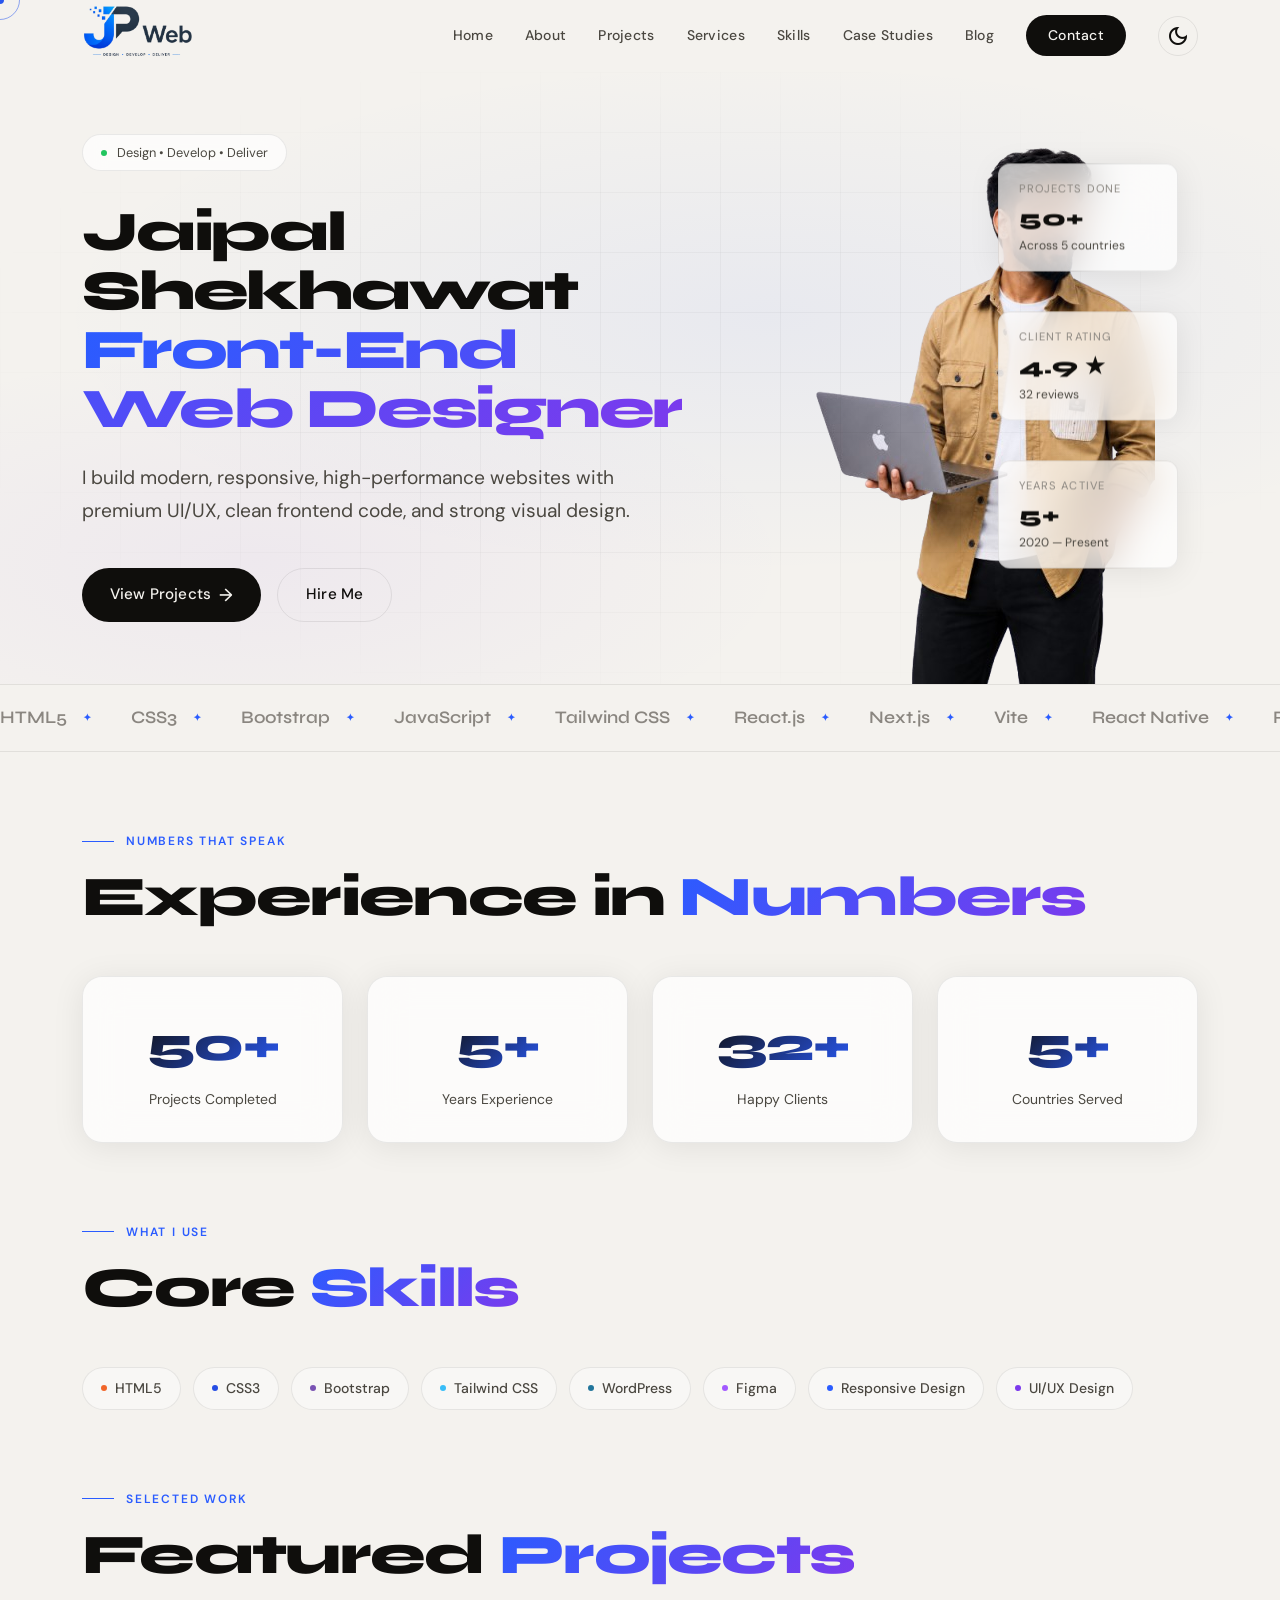
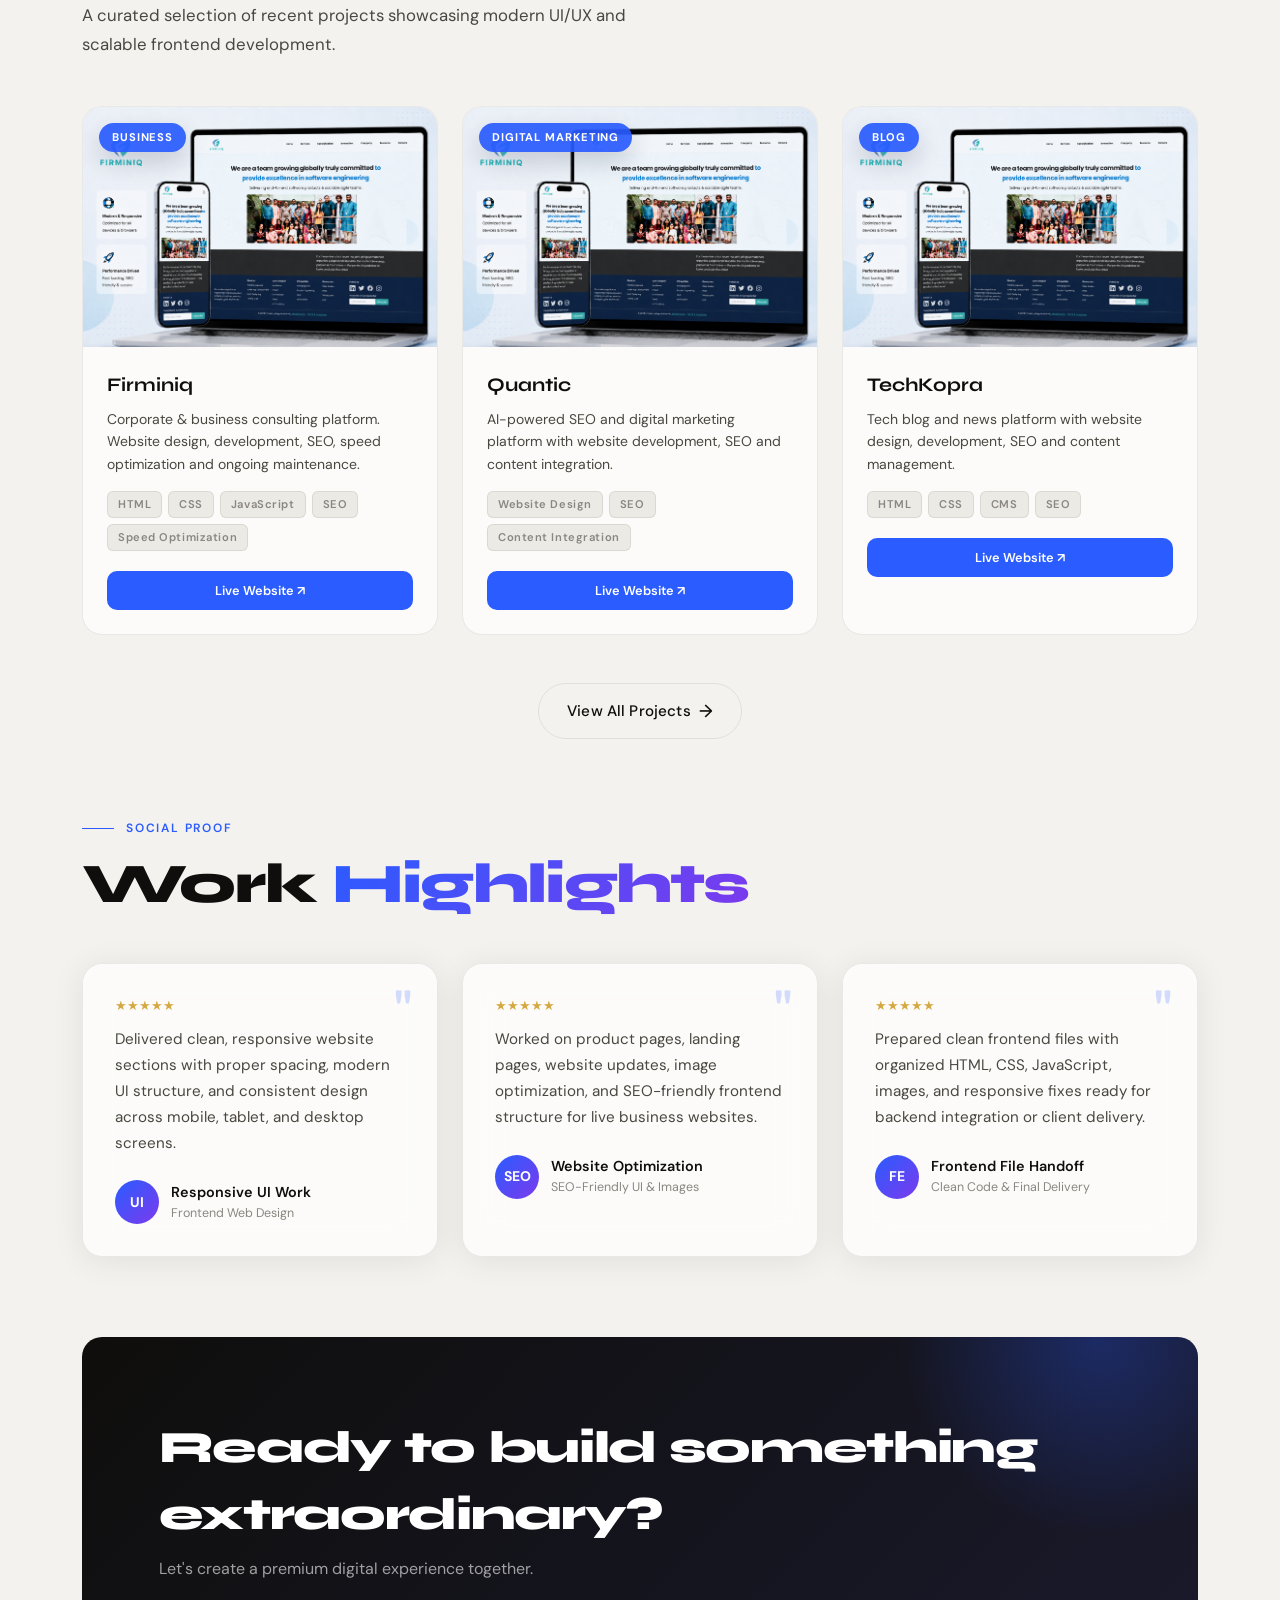
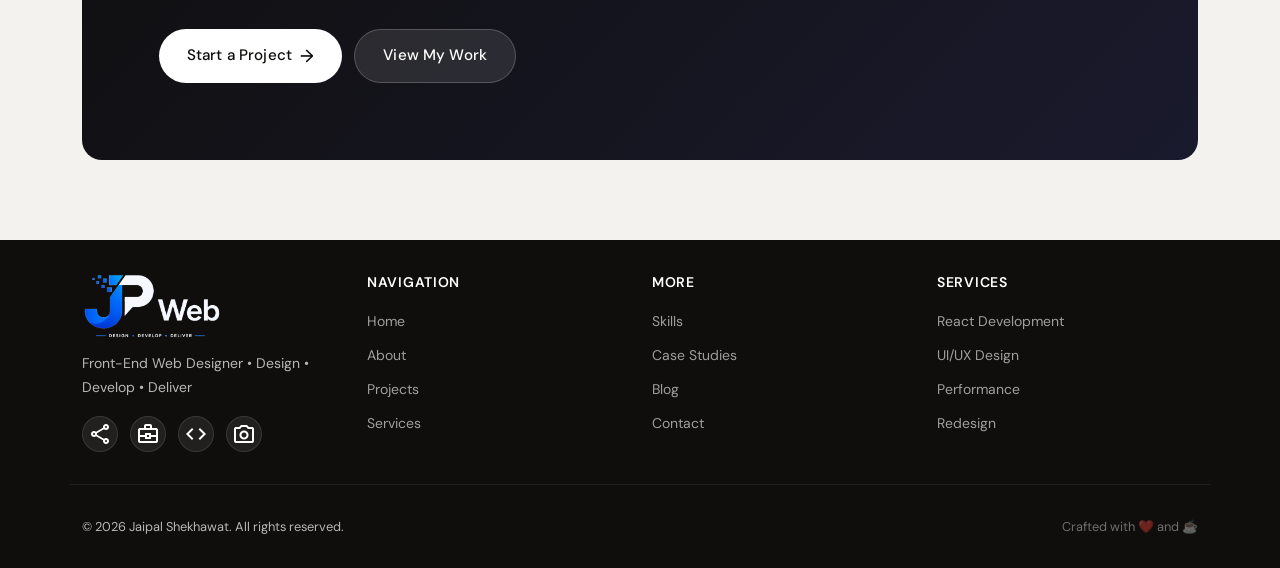
==== commit 7bc91f25: "Initial commit" ====
--- a/index.html
+++ b/index.html
@@ -1,44 +1,47 @@
-<!doctype html>
+<!DOCTYPE html>
+
 <html lang="en">
+
 <head>
   <meta charset="utf-8" />
   <meta content="width=device-width, initial-scale=1" name="viewport" />
   <title>Jaipal Shekhawat — Front-End Web Designer</title>
-  <link rel="preconnect" href="https://fonts.googleapis.com">
-  <link href="https://fonts.googleapis.com/css2?family=Syne:wght@400;500;600;700;800&family=DM+Sans:ital,wght@0,300;0,400;0,500;1,300&display=swap" rel="stylesheet">
+
+
+
+  <!-- PNG Favicons -->
+  <link href="images/favicon-16x16.png" rel="icon" sizes="16x16" type="image/png" />
+  <link href="images/favicon-32x32.png" rel="icon" sizes="32x32" type="image/png" />
+  <!-- Apple iPhone -->
+  <link href="images/apple-touch-icon.png" rel="apple-touch-icon" sizes="180x180" />
+  <!-- Android / PWA -->
+  <link href="images/android-chrome-192x192.png" rel="icon" sizes="192x192" type="image/png" />
+  <link href="images/android-chrome-512x512.png" rel="icon" sizes="512x512" type="image/png" />
+
+  <link href="https://fonts.googleapis.com" rel="preconnect" />
+  <link
+    href="https://fonts.googleapis.com/css2?family=Syne:wght@400;500;600;700;800&amp;family=DM+Sans:ital,wght@0,300;0,400;0,500;1,300&amp;display=swap"
+    rel="stylesheet" />
+  <link rel="stylesheet"
+    href="https://fonts.googleapis.com/css2?family=Material+Symbols+Outlined:opsz,wght,FILL,GRAD@24,200,0,0">
+  <link href="https://cdn.jsdelivr.net/npm/bootstrap@5.3.3/dist/css/bootstrap.min.css" rel="stylesheet" />
   <link href="css/style.css" rel="stylesheet" />
   <link href="css/responsive.css" rel="stylesheet" />
 </head>
+
 <body>
 
-<!-- CURSOR -->
-<div class="cursor">
-  <div class="cursor-dot"></div>
-  <div class="cursor-ring"></div>
-</div>
-
-<!-- SCROLL PROGRESS -->
-<div class="scroll-progress" id="scrollProgress"></div>
-
-<!-- MOBILE MENU -->
-<div class="mobile-menu" id="mobileMenu">
-  <a href="index.html">Home</a>
-  <a href="about.html">About</a>
-  <a href="projects.html">Projects</a>
-  <a href="services.html">Services</a>
-  <a href="skills.html">Skills</a>
-  <a href="case-studies.html">Case Studies</a>
-  <a href="blog.html">Blog</a>
-  <a href="contact.html">Contact</a>
-</div>
-
-<!-- NAV -->
-<nav id="mainNav">
-  <a class="nav-logo" href="index.html">
-    <div class="nav-logo-dot"><img src="images/jp-logo.png" alt="JP Web"></div>
-    
-  </a>
-  <div class="nav-links">
+  <!-- CURSOR -->
+  <div class="cursor">
+    <div class="cursor-dot"></div>
+    <div class="cursor-ring"></div>
+  </div>
+
+  <!-- SCROLL PROGRESS -->
+  <div class="scroll-progress" id="scrollProgress"></div>
+
+  <!-- MOBILE MENU -->
+  <div class="mobile-menu" id="mobileMenu">
     <a href="index.html">Home</a>
     <a href="about.html">About</a>
     <a href="projects.html">Projects</a>
@@ -46,341 +49,562 @@
     <a href="skills.html">Skills</a>
     <a href="case-studies.html">Case Studies</a>
     <a href="blog.html">Blog</a>
-    <a href="contact.html" class="nav-cta">Contact</a>
+    <a href="contact.html">Contact</a>
   </div>
-  <button class="nav-theme" onclick="toggleTheme()" title="Toggle theme">☀️</button>
-  <button class="hamburger" id="hamburger" onclick="toggleMobile()">
-    <span></span><span></span><span></span>
-  </button>
-</nav>
-
-<!-- ==================== HOME PAGE ==================== -->
-<div class="page" id="page-home">
-
-  <!-- HERO -->
- 
-  <!-- HERO -->
-<section class="hero">
-  <div class="hero-bg"></div>
-  <div class="hero-grid"></div>
-
-  <div class="hero-content">
-    <div class="hero-badge">
-      <div class="hero-badge-dot"></div>
-      Design • Develop • Deliver
+
+  <!-- NAV -->
+  <nav id="mainNav" class="site-nav">
+    <div class="container">
+      <div class="row align-items-center">
+
+        <div class="col-auto">
+          <a class="nav-logo" href="index.html">
+            <div class="nav-logo-dot">
+              <img alt="JP Web" src="images/jp-logo.png" />
+            </div>
+          </a>
+        </div>
+
+        <div class="col d-none d-lg-flex justify-content-center">
+          <div class="nav-links">
+            <a href="index.html">Home</a>
+            <a href="about.html">About</a>
+            <a href="projects.html">Projects</a>
+            <a href="services.html">Services</a>
+            <a href="skills.html">Skills</a>
+            <a href="case-studies.html">Case Studies</a>
+            <a href="blog.html">Blog</a>
+            <a class="nav-cta" href="contact.html">Contact</a>
+          </div>
+        </div>
+
+        <div class="col-auto ms-auto d-flex align-items-center gap-2">
+          <button class="nav-theme" onclick="toggleTheme()" title="Toggle theme">
+            <i class="material-symbols-outlined" aria-hidden="true">light_mode</i>
+          </button>
+
+          <button class="hamburger d-flex d-lg-none" id="hamburger" onclick="toggleMobile()">
+            <span></span>
+            <span></span>
+            <span></span>
+          </button>
+        </div>
+
+      </div>
     </div>
-
-    <h1 class="hero-title">
-      Jaipal Shekhawat<br>
-      <span class="highlight">Front-End Web Designer</span>
-    </h1>
-
-    <p class="hero-sub">
-      I build modern, responsive, high-performance websites with premium UI/UX,
-      clean frontend code, and strong visual design.
-    </p>
-
-    <div class="hero-actions">
-      <a class="btn btn-primary" href="projects.html">
-        View Projects <span class="btn-arrow">→</span>
-      </a>
-      <a class="btn btn-outline" href="contact.html">Hire Me</a>
+  </nav>
+
+  <!-- ==================== HOME PAGE ==================== -->
+
+  <!-- HOME PAGE START -->
+  <div class="page" id="page-home">
+
+    <!-- HERO SECTION START -->
+    <section class="hero">
+      <div class="hero-bg"></div>
+      <div class="hero-grid"></div>
+
+      <div class="container">
+        <div class="row align-items-center gy-5">
+
+          <!-- HERO CONTENT COLUMN START -->
+          <div class="col-12 col-lg-7">
+            <div class="hero-content">
+              <div class="hero-badge">
+                <div class="hero-badge-dot"></div>
+                Design • Develop • Deliver
+              </div>
+
+              <h1 class="hero-title">
+                Jaipal Shekhawat<br />
+                <span class="highlight">Front-End Web Designer</span>
+              </h1>
+
+              <p class="hero-sub">
+                I build modern, responsive, high-performance websites with premium UI/UX,
+                clean frontend code, and strong visual design.
+              </p>
+
+              <!-- HERO BUTTONS START -->
+              <div class="hero-actions">
+                <a class="btn btn-primary" href="projects.html">
+                  View Projects <span class="btn-arrow">→</span>
+                </a>
+                <a class="btn btn-outline" href="contact.html">Hire Me</a>
+              </div>
+              <!-- HERO BUTTONS END -->
+
+            </div>
+          </div>
+          <!-- HERO CONTENT COLUMN END -->
+
+          <!-- HERO PROFILE IMAGE COLUMN START -->
+          <div class="col-12 col-lg-5">
+            <div class="hero-profile">
+              <img alt="Jaipal Shekhawat Front-End Web Designer" class="hero-profile-img"
+                src="images/jaipal-hero.png" />
+            </div>
+          </div>
+          <!-- HERO PROFILE IMAGE COLUMN END -->
+
+        </div>
+
+        <!-- HERO FLOAT CARDS START -->
+        <div class="row g-4 hero-floats">
+
+          <!-- HERO FLOAT CARD 01 START -->
+          <div class="col-12 col-md-4">
+            <div class="float-card glass">
+              <div class="float-label">Projects Done</div>
+              <div class="float-val">50+</div>
+              <div class="float-sub">Across 5 countries</div>
+            </div>
+          </div>
+          <!-- HERO FLOAT CARD 01 END -->
+
+          <!-- HERO FLOAT CARD 02 START -->
+          <div class="col-12 col-md-4">
+            <div class="float-card glass">
+              <div class="float-label">Client Rating</div>
+              <div class="float-val">4.9 ★</div>
+              <div class="float-sub">32 reviews</div>
+            </div>
+          </div>
+          <!-- HERO FLOAT CARD 02 END -->
+
+          <!-- HERO FLOAT CARD 03 START -->
+          <div class="col-12 col-md-4">
+            <div class="float-card glass">
+              <div class="float-label">Years Active</div>
+              <div class="float-val">5+</div>
+              <div class="float-sub">2020 — Present</div>
+            </div>
+          </div>
+          <!-- HERO FLOAT CARD 03 END -->
+
+        </div>
+        <!-- HERO FLOAT CARDS END -->
+
+      </div>
+    </section>
+    <!-- HERO SECTION END -->
+
+
+    <!-- MARQUEE SECTION START -->
+    <div class="marquee-wrap">
+      <div class="marquee-track">
+        <span class="marquee-item">HTML5</span>
+        <span class="marquee-item">CSS3</span>
+        <span class="marquee-item">Bootstrap</span>
+        <span class="marquee-item">JavaScript</span>
+        <span class="marquee-item">Tailwind CSS</span>
+        <span class="marquee-item">React.js</span>
+        <span class="marquee-item">Next.js</span>
+        <span class="marquee-item">Vite</span>
+        <span class="marquee-item">React Native</span>
+        <span class="marquee-item">Responsive Design</span>
+        <span class="marquee-item">UI/UX Design</span>
+        <span class="marquee-item">Figma</span>
+        <span class="marquee-item">WordPress</span>
+        <span class="marquee-item">SEO Friendly UI</span>
+        <span class="marquee-item">Image Optimization</span>
+        <span class="marquee-item">GitHub</span>
+
+        <!-- REPEAT ITEMS FOR SMOOTH INFINITE MARQUEE START -->
+        <span class="marquee-item">HTML5</span>
+        <span class="marquee-item">CSS3</span>
+        <span class="marquee-item">Bootstrap</span>
+        <span class="marquee-item">JavaScript</span>
+        <span class="marquee-item">Tailwind CSS</span>
+        <span class="marquee-item">React.js</span>
+        <span class="marquee-item">Next.js</span>
+        <span class="marquee-item">Vite</span>
+        <span class="marquee-item">React Native</span>
+        <span class="marquee-item">Responsive Design</span>
+        <span class="marquee-item">UI/UX Design</span>
+        <span class="marquee-item">Figma</span>
+        <span class="marquee-item">WordPress</span>
+        <span class="marquee-item">SEO Friendly UI</span>
+        <span class="marquee-item">Image Optimization</span>
+        <span class="marquee-item">GitHub</span>
+        <!-- REPEAT ITEMS FOR SMOOTH INFINITE MARQUEE END -->
+
+      </div>
     </div>
+    <!-- MARQUEE SECTION END -->
+
+
+    <!-- STATS SECTION START -->
+    <section class="section-pt">
+      <div class="container">
+
+        <!-- STATS SECTION HEADING START -->
+        <div class="mb-5">
+          <div class="section-label">Numbers that speak</div>
+          <h2 class="section-title">
+            Experience in <span class="text-gradient">Numbers</span>
+          </h2>
+        </div>
+        <!-- STATS SECTION HEADING END -->
+
+        <!-- STATS GRID START -->
+        <div class="row g-4">
+
+          <!-- STATS CARD 01 START -->
+          <div class="col-6 col-lg-3">
+            <div class="stat-card glass reveal">
+              <div class="stat-num counter" data-target="50">0</div>
+              <div class="stat-label">Projects Completed</div>
+            </div>
+          </div>
+          <!-- STATS CARD 01 END -->
+
+          <!-- STATS CARD 02 START -->
+          <div class="col-6 col-lg-3">
+            <div class="stat-card glass reveal">
+              <div class="stat-num counter" data-target="5">0</div>
+              <div class="stat-label">Years Experience</div>
+            </div>
+          </div>
+          <!-- STATS CARD 02 END -->
+
+          <!-- STATS CARD 03 START -->
+          <div class="col-6 col-lg-3">
+            <div class="stat-card glass reveal">
+              <div class="stat-num counter" data-target="32">0</div>
+              <div class="stat-label">Happy Clients</div>
+            </div>
+          </div>
+          <!-- STATS CARD 03 END -->
+
+          <!-- STATS CARD 04 START -->
+          <div class="col-6 col-lg-3">
+            <div class="stat-card glass reveal">
+              <div class="stat-num counter" data-target="5">0</div>
+              <div class="stat-label">Countries Served</div>
+            </div>
+          </div>
+          <!-- STATS CARD 04 END -->
+
+        </div>
+        <!-- STATS GRID END -->
+
+      </div>
+    </section>
+    <!-- STATS SECTION END -->
+
+
+    <!-- SKILLS HIGHLIGHTS SECTION START -->
+    <section class="section-pt">
+      <div class="container">
+
+        <!-- SKILLS SECTION HEADING START -->
+        <div class="mb-5">
+          <div class="section-label">What I use</div>
+          <h2 class="section-title">
+            Core <span class="text-gradient">Skills</span>
+          </h2>
+        </div>
+        <!-- SKILLS SECTION HEADING END -->
+
+        <!-- SKILLS TAGS START -->
+        <div class="skills-row reveal">
+
+          <div class="skill-tag">
+            <span class="skill-tag-dot dot-html"></span>
+            HTML5
+          </div>
+
+          <div class="skill-tag">
+            <span class="skill-tag-dot dot-css"></span>
+            CSS3
+          </div>
+
+          <div class="skill-tag">
+            <span class="skill-tag-dot dot-bootstrap"></span>
+            Bootstrap
+          </div>
+
+          <div class="skill-tag">
+            <span class="skill-tag-dot dot-tailwind"></span>
+            Tailwind CSS
+          </div>
+
+          <div class="skill-tag">
+            <span class="skill-tag-dot dot-wordpress"></span>
+            WordPress
+          </div>
+
+          <div class="skill-tag">
+            <span class="skill-tag-dot dot-figma"></span>
+            Figma
+          </div>
+
+          <div class="skill-tag">
+            <span class="skill-tag-dot dot-accent"></span>
+            Responsive Design
+          </div>
+
+          <div class="skill-tag">
+            <span class="skill-tag-dot dot-accent2"></span>
+            UI/UX Design
+          </div>
+
+        </div>
+        <!-- SKILLS TAGS END -->
+
+      </div>
+    </section>
+    <!-- SKILLS HIGHLIGHTS SECTION END -->
+
+
+    <!-- FEATURED PROJECTS SECTION START -->
+    <section class="section-pt">
+      <div class="container">
+
+        <!-- FEATURED PROJECTS SECTION HEADING START -->
+        <div class="mb-5">
+          <div class="section-label">Selected work</div>
+          <h2 class="section-title">
+            Featured <span class="text-gradient">Projects</span>
+          </h2>
+          <p class="section-sub">
+            A curated selection of recent projects showcasing modern UI/UX and scalable frontend
+            development.
+          </p>
+        </div>
+        <!-- FEATURED PROJECTS SECTION HEADING END -->
+
+        <!-- FEATURED PROJECTS GRID START -->
+        <div class=" row g-4" id="homeProjects"></div>
+        <!-- FEATURED PROJECTS GRID END -->
+
+        <!-- FEATURED PROJECTS CTA START -->
+        <div class="center-cta mt-5">
+          <a class="btn btn-outline" href="projects.html">
+            View All Projects <span class="btn-arrow">→</span>
+          </a>
+        </div>
+        <!-- FEATURED PROJECTS CTA END -->
+
+      </div>
+    </section>
+    <!-- FEATURED PROJECTS SECTION END -->
+
+
+    <!-- TESTIMONIALS / WORK HIGHLIGHTS SECTION START -->
+    <section class="section-pt">
+      <div class="container">
+
+        <!-- TESTIMONIALS SECTION HEADING START -->
+        <div class="mb-5">
+          <div class="section-label">Social proof</div>
+          <h2 class="section-title">
+            Work <span class="text-gradient">Highlights</span>
+          </h2>
+        </div>
+        <!-- TESTIMONIALS SECTION HEADING END -->
+
+        <!-- TESTIMONIALS GRID START -->
+        <div class=" row g-4">
+
+          <!-- TESTIMONIAL CARD 01 START -->
+          <div class="col-12 col-md-6 col-xl-4">
+            <div class="testimonial-card glass reveal">
+              <div class="quote-mark">"</div>
+              <div class="stars">★★★★★</div>
+
+              <p class="testimonial-text">
+                Delivered clean, responsive website sections with proper spacing,
+                modern UI structure, and consistent design across mobile, tablet,
+                and desktop screens.
+              </p>
+
+              <div class="testimonial-author">
+                <div class="author-avatar">UI</div>
+                <div>
+                  <div class="author-name">Responsive UI Work</div>
+                  <div class="author-role">Frontend Web Design</div>
+                </div>
+              </div>
+            </div>
+          </div>
+          <!-- TESTIMONIAL CARD 01 END -->
+
+          <!-- TESTIMONIAL CARD 02 START -->
+          <div class="col-12 col-md-6 col-xl-4">
+            <div class="testimonial-card glass reveal">
+              <div class="quote-mark">"</div>
+              <div class="stars">★★★★★</div>
+
+              <p class="testimonial-text">
+                Worked on product pages, landing pages, website updates, image
+                optimization, and SEO-friendly frontend structure for live business
+                websites.
+              </p>
+
+              <div class="testimonial-author">
+                <div class="author-avatar">SEO</div>
+                <div>
+                  <div class="author-name">Website Optimization</div>
+                  <div class="author-role">SEO-Friendly UI &amp; Images</div>
+                </div>
+              </div>
+            </div>
+          </div>
+          <!-- TESTIMONIAL CARD 02 END -->
+
+          <!-- TESTIMONIAL CARD 03 START -->
+          <div class="col-12 col-md-6 col-xl-4">
+            <div class="testimonial-card glass reveal">
+              <div class="quote-mark">"</div>
+              <div class="stars">★★★★★</div>
+
+              <p class="testimonial-text">
+                Prepared clean frontend files with organized HTML, CSS, JavaScript,
+                images, and responsive fixes ready for backend integration or client
+                delivery.
+              </p>
+
+              <div class="testimonial-author">
+                <div class="author-avatar">FE</div>
+                <div>
+                  <div class="author-name">Frontend File Handoff</div>
+                  <div class="author-role">Clean Code &amp; Final Delivery</div>
+                </div>
+              </div>
+            </div>
+          </div>
+          <!-- TESTIMONIAL CARD 03 END -->
+
+        </div>
+        <!-- TESTIMONIALS GRID END -->
+
+      </div>
+    </section>
+    <!-- TESTIMONIALS / WORK HIGHLIGHTS SECTION END -->
+
+
+    <!-- CTA BANNER SECTION START -->
+    <section class="section-pt section-pb">
+      <div class="container">
+        <div class="cta-banner reveal">
+
+          <!-- CTA CONTENT START -->
+          <div>
+            <div class="cta-title">
+              Ready to build something<br />
+              extraordinary?
+            </div>
+            <p class="cta-sub">
+              Let's create a premium digital experience together.
+            </p>
+          </div>
+          <!-- CTA CONTENT END -->
+
+          <!-- CTA BUTTONS START -->
+          <div class="cta-actions">
+            <a class="btn btn-white" href="contact.html">
+              Start a Project <span class="btn-arrow">→</span>
+            </a>
+            <a class="btn btn-ghost" href="about.html">
+              View My Work
+            </a>
+          </div>
+          <!-- CTA BUTTONS END -->
+
+        </div>
+      </div>
+    </section>
+    <!-- CTA BANNER SECTION END -->
+
   </div>
-
-  <!-- NEW ADD: Hero Profile Image -->
-  <div class="hero-profile">
-    <img 
-      src="images/jaipal-hero.png" 
-      alt="Jaipal Shekhawat Front-End Web Designer" 
-      class="hero-profile-img"
-    >
-  </div>
-
-  <div class="hero-floats">
-    <div class="float-card glass">
-      <div class="float-label">Projects Done</div>
-      <div class="float-val">50+</div>
-      <div class="float-sub">Across 5 countries</div>
+  <!-- HOME PAGE END -->
+
+  <!-- FOOTER (shown on all pages via JS) -->
+  <footer id="siteFooter">
+
+    <div class="container">
+      <div class="footer-top row">
+        <div class="col-12 col-md-6 col-xl-3">
+          <div class="footer-brand"><a href="index.html"> <img alt="JP Web" src="images/jp-logo-footer.png" /> </a>
+          </div>
+          <p class="footer-desc">Front-End Web Designer • Design • Develop • Deliver</p>
+          <div class="footer-socials mt-24">
+            <a class="social-icon" href="#">
+              <i class="material-symbols-outlined" aria-hidden="true">share</i>
+            </a>
+            <a class="social-icon" href="#">
+              <i class="material-symbols-outlined" aria-hidden="true">business_center</i>
+            </a>
+            <a class="social-icon" href="#">
+              <i class="material-symbols-outlined" aria-hidden="true">code</i>
+            </a>
+            <a class="social-icon" href="#">
+              <i class="material-symbols-outlined" aria-hidden="true">photo_camera</i>
+            </a>
+          </div>
+        </div>
+        <div class="col-12 col-md-6 col-xl-3">
+          <div class="footer-col-title">Navigation</div>
+          <ul class="footer-links">
+            <li><a href="index.html">Home</a></li>
+            <li><a href="about.html">About</a></li>
+            <li><a href="projects.html">Projects</a></li>
+            <li><a href="services.html">Services</a></li>
+          </ul>
+        </div>
+        <div class="col-12 col-md-6 col-xl-3">
+          <div class="footer-col-title">More</div>
+          <ul class="footer-links">
+            <li><a href="skills.html">Skills</a></li>
+            <li><a href="case-studies.html">Case Studies</a></li>
+            <li><a href="blog.html">Blog</a></li>
+            <li><a href="contact.html">Contact</a></li>
+          </ul>
+        </div>
+        <div class="col-12 col-md-6 col-xl-3">
+          <div class="footer-col-title">Services</div>
+          <ul class="footer-links">
+            <li><a href="#">React Development</a></li>
+            <li><a href="#">UI/UX Design</a></li>
+            <li><a href="#">Performance</a></li>
+            <li><a href="#">Redesign</a></li>
+          </ul>
+        </div>
+      </div>
     </div>
 
-    <div class="float-card glass">
-      <div class="float-label">Client Rating</div>
-      <div class="float-val">4.9 ★</div>
-      <div class="float-sub">32 reviews</div>
+
+    <div class="footer-bottom">
+      <div class="container">
+        <div class="row align-items-center ">
+
+          <div class="col-12 col-md-6 text-center text-md-start">
+            <span>© 2026 Jaipal Shekhawat. All rights reserved.</span>
+          </div>
+
+          <div class="col-12 col-md-6 text-center text-md-end">
+            <span class="footer-muted">Crafted with ❤️ and ☕</span>
+          </div>
+
+        </div>
+      </div>
     </div>
 
-    <div class="float-card glass">
-      <div class="float-label">Years Active</div>
-      <div class="float-val">5+</div>
-      <div class="float-sub">2020 — Present</div>
-    </div>
-  </div>
-</section>
-
-
-
-  
-  <!-- MARQUEE -->
-  
-  <div class="marquee-wrap">
-  <div class="marquee-track">
-    <span class="marquee-item">HTML5</span>
-    <span class="marquee-item">CSS3</span>
-    <span class="marquee-item">Bootstrap</span>
-    <span class="marquee-item">JavaScript</span>
-    <span class="marquee-item">Tailwind CSS</span>
-    <span class="marquee-item">React.js</span>
-    <span class="marquee-item">Next.js</span>
-    <span class="marquee-item">Vite</span>
-    <span class="marquee-item">React Native</span>
-    <span class="marquee-item">Responsive Design</span>
-    <span class="marquee-item">UI/UX Design</span>
-    <span class="marquee-item">Figma</span>
-    <span class="marquee-item">WordPress</span>
-    <span class="marquee-item">SEO Friendly UI</span>
-    <span class="marquee-item">Image Optimization</span>
-    <span class="marquee-item">GitHub</span>
-
-    <!-- Repeat for smooth infinite marquee -->
-    <span class="marquee-item">HTML5</span>
-    <span class="marquee-item">CSS3</span>
-    <span class="marquee-item">Bootstrap</span>
-    <span class="marquee-item">JavaScript</span>
-    <span class="marquee-item">Tailwind CSS</span>
-    <span class="marquee-item">React.js</span>
-    <span class="marquee-item">Next.js</span>
-    <span class="marquee-item">Vite</span>
-    <span class="marquee-item">React Native</span>
-    <span class="marquee-item">Responsive Design</span>
-    <span class="marquee-item">UI/UX Design</span>
-    <span class="marquee-item">Figma</span>
-    <span class="marquee-item">WordPress</span>
-    <span class="marquee-item">SEO Friendly UI</span>
-    <span class="marquee-item">Image Optimization</span>
-    <span class="marquee-item">GitHub</span>
-  </div>
-</div>
-
-
-  <!-- STATS -->
-  <section style="padding-top:80px">
-    <div class="section-label">Numbers that speak</div>
-    <h2 class="section-title">Experience in <span style="background:linear-gradient(135deg,var(--accent),var(--accent2));-webkit-background-clip:text;-webkit-text-fill-color:transparent">Numbers</span></h2>
-    <div class="stats-grid">
-      <div class="stat-card glass reveal"><div class="stat-num counter" data-target="50">0</div><div class="stat-label">Projects Completed</div></div>
-      <div class="stat-card glass reveal"><div class="stat-num counter" data-target="5">0</div><div class="stat-label">Years Experience</div></div>
-      <div class="stat-card glass reveal"><div class="stat-num counter" data-target="32">0</div><div class="stat-label">Happy Clients</div></div>
-      <div class="stat-card glass reveal"><div class="stat-num counter" data-target="5">0</div><div class="stat-label">Countries Served</div></div>
-    </div>
-  </section>
-
-  <!-- SKILLS HIGHLIGHTS -->
-  <section style="padding-top:60px;padding-bottom:60px">
-    <div class="section-label">What I use</div>
-    <h2 class="section-title">Core <span style="background:linear-gradient(135deg,var(--accent),var(--accent2));-webkit-background-clip:text;-webkit-text-fill-color:transparent">Skills</span></h2>
-    <div class="skills-row reveal">
-  <div class="skill-tag">
-    <span class="skill-tag-dot" style="background:#f16529"></span>
-    HTML5
-  </div>
-
-  <div class="skill-tag">
-    <span class="skill-tag-dot" style="background:#264de4"></span>
-    CSS3
-  </div>
-
-  <div class="skill-tag">
-    <span class="skill-tag-dot" style="background:#7952b3"></span>
-    Bootstrap
-  </div>
-
-  
-
-  <div class="skill-tag">
-    <span class="skill-tag-dot" style="background:#38bdf8"></span>
-    Tailwind CSS
-  </div>
-
- 
-
-  <div class="skill-tag">
-    <span class="skill-tag-dot" style="background:#21759b"></span>
-    WordPress
-  </div>
-
-  <div class="skill-tag">
-    <span class="skill-tag-dot" style="background:#a259ff"></span>
-    Figma
-  </div>
-
-  
-
-
-
-  <div class="skill-tag">
-    <span class="skill-tag-dot" style="background:#2a5cff"></span>
-    Responsive Design
-  </div>
-
-  <div class="skill-tag">
-    <span class="skill-tag-dot" style="background:#7c3aed"></span>
-    UI/UX Design
-  </div>
-</div>
-  </section>
-
-  <!-- FEATURED PROJECTS -->
-  <section style="padding-top:60px">
-    <div class="section-label">Selected work</div>
-    <h2 class="section-title">Featured <span style="background:linear-gradient(135deg,var(--accent),var(--accent2));-webkit-background-clip:text;-webkit-text-fill-color:transparent">Projects</span></h2>
-    <p class="section-sub">A curated selection of recent projects showcasing modern UI/UX and scalable frontend development.</p>
-    <div class="projects-grid" id="homeProjects"></div>
-    <div style="text-align:center;margin-top:40px">
-      <a class="btn btn-outline" href="projects.html">View All Projects <span class="btn-arrow">→</span></a>
-    </div>
-  </section>
-
- <!-- TESTIMONIALS -->
-<section style="padding-top:60px">
-  <div class="section-label">Social proof</div>
-
-  <h2 class="section-title">
-    Work
-    <span style="background:linear-gradient(135deg,var(--accent),var(--accent2));-webkit-background-clip:text;-webkit-text-fill-color:transparent">
-      Highlights
-    </span>
-  </h2>
-
-  <div class="testimonials-grid">
-    <div class="testimonial-card glass reveal">
-      <div class="quote-mark">"</div>
-      <div class="stars">★★★★★</div>
-
-      <p class="testimonial-text">
-        Delivered clean, responsive website sections with proper spacing,
-        modern UI structure, and consistent design across mobile, tablet,
-        and desktop screens.
-      </p>
-
-      <div class="testimonial-author">
-        <div class="author-avatar">UI</div>
-        <div>
-          <div class="author-name">Responsive UI Work</div>
-          <div class="author-role">Frontend Web Design</div>
-        </div>
-      </div>
-    </div>
-
-    <div class="testimonial-card glass reveal">
-      <div class="quote-mark">"</div>
-      <div class="stars">★★★★★</div>
-
-      <p class="testimonial-text">
-        Worked on product pages, landing pages, website updates, image
-        optimization, and SEO-friendly frontend structure for live business
-        websites.
-      </p>
-
-      <div class="testimonial-author">
-        <div class="author-avatar">SEO</div>
-        <div>
-          <div class="author-name">Website Optimization</div>
-          <div class="author-role">SEO-Friendly UI & Images</div>
-        </div>
-      </div>
-    </div>
-
-    <div class="testimonial-card glass reveal">
-      <div class="quote-mark">"</div>
-      <div class="stars">★★★★★</div>
-
-      <p class="testimonial-text">
-        Prepared clean frontend files with organized HTML, CSS, JavaScript,
-        images, and responsive fixes ready for backend integration or client
-        delivery.
-      </p>
-
-      <div class="testimonial-author">
-        <div class="author-avatar">FE</div>
-        <div>
-          <div class="author-name">Frontend File Handoff</div>
-          <div class="author-role">Clean Code & Final Delivery</div>
-        </div>
-      </div>
-    </div>
-  </div>
-</section>
-
-  <!-- CTA BANNER -->
-  <div class="cta-banner reveal">
-    <div>
-      <div class="cta-title">Ready to build something<br>extraordinary?</div>
-      <p class="cta-sub">Let's create a premium digital experience together.</p>
-    </div>
-    <div class="cta-actions">
-      <a class="btn btn-white" href="contact.html">Start a Project <span class="btn-arrow">→</span></a>
-      <a class="btn btn-ghost" href="about.html">View My Work</a>
-    </div>
-  </div>
-
-</div>
-
-<!-- FOOTER (shown on all pages via JS) -->
-<footer id="siteFooter">
-  <div class="footer-top">
-    <div>
-      <div class="footer-brand"><a href="index.html"> <img src="images/jp-logo-footer.png" alt="JP Web"> </a></div>
-      <p class="footer-desc">Front-End Web Designer • Design • Develop • Deliver</p>
-      <div class="footer-socials" style="margin-top:24px">
-        <a href="#" class="social-icon">🐦</a>
-        <a href="#" class="social-icon">💼</a>
-        <a href="#" class="social-icon">🐙</a>
-        <a href="#" class="social-icon">📸</a>
-      </div>
-    </div>
-    <div>
-      <div class="footer-col-title">Navigation</div>
-      <ul class="footer-links">
-        <li><a href="index.html">Home</a></li>
-        <li><a href="about.html">About</a></li>
-        <li><a href="projects.html">Projects</a></li>
-        <li><a href="services.html">Services</a></li>
-      </ul>
-    </div>
-    <div>
-      <div class="footer-col-title">More</div>
-      <ul class="footer-links">
-        <li><a href="skills.html">Skills</a></li>
-        <li><a href="case-studies.html">Case Studies</a></li>
-        <li><a href="blog.html">Blog</a></li>
-        <li><a href="contact.html">Contact</a></li>
-      </ul>
-    </div>
-    <div>
-      <div class="footer-col-title">Services</div>
-      <ul class="footer-links">
-        <li><a href="#">React Development</a></li>
-        <li><a href="#">UI/UX Design</a></li>
-        <li><a href="#">Performance</a></li>
-        <li><a href="#">Redesign</a></li>
-      </ul>
-    </div>
-  </div>
-  <div class="footer-bottom">
-    <span>© 2026 Jaipal Shekhawat. All rights reserved.</span>
-    <span style="color:rgba(255,255,255,0.4)">Crafted with ❤️ and ☕</span>
-  </div>
-</footer>
-
-<script src="js/data.js" defer></script>
-<script src="js/projects.js" defer></script>
-<script src="js/skills.js" defer></script>
-<script src="js/theme.js" defer></script>
-<script src="js/menu.js" defer></script>
-<script src="js/faq.js" defer></script>
-<script src="js/form.js" defer></script>
-<script src="js/animations.js" defer></script>
-<script src="js/main.js" defer></script>
+  </footer>
+
+
+  <script defer="True" src="https://cdn.jsdelivr.net/npm/bootstrap@5.3.3/dist/js/bootstrap.bundle.min.js"></script>
+  <script defer="" src="js/data.js"></script>
+  <script defer="" src="js/projects.js"></script>
+  <script defer="" src="js/skills.js"></script>
+  <script defer="" src="js/theme.js"></script>
+  <script defer="" src="js/menu.js"></script>
+  <script defer="" src="js/faq.js"></script>
+  <script defer="" src="js/form.js"></script>
+  <script defer="" src="js/animations.js"></script>
+  <script defer="" src="js/main.js"></script>
 </body>
-</html>
+
+</html>
--- a/css/style.css
+++ b/css/style.css
@@ -246,27 +246,15 @@
   }
 }
 
-
-
 .hero-profile {
- 
   pointer-events: none;
 }
 
 .hero-profile-img {
-
   max-width: 100%;
   height: auto;
   display: block;
   object-fit: contain;
-  
-}
-
-.faq-wrapper {
-  display: grid;
-  grid-template-columns: 1fr 0.75fr;
-  align-items: center;
-  gap: 70px;
 }
 
 .faq-right {
@@ -299,7 +287,7 @@
 
 /* SECTION */
 section {
-  padding: clamp(60px, 8vw, 120px) clamp(24px, 5vw, 80px);
+  padding-top: 80px;
 }
 .section-label {
   font-size: 0.75rem;
@@ -345,7 +333,6 @@
 
 /* ==================== HOME ==================== */
 .hero {
-  
   display: flex;
   align-items: center;
   position: relative;
@@ -407,7 +394,7 @@
 }
 .hero-title {
   font-family: "Syne", sans-serif;
- font-size: clamp(2.8rem, 7vw, 3.5rem);
+  font-size: clamp(2.8rem, 7vw, 3.5rem);
   font-weight: 800;
   line-height: 1.05;
   letter-spacing: -0.04em;
@@ -547,12 +534,7 @@
 }
 
 /* STATS */
-.stats-grid {
-  display: grid;
-  grid-template-columns: repeat(auto-fit, minmax(180px, 1fr));
-  gap: 24px;
-  margin-top: 80px;
-}
+
 .stat-card {
   padding: 32px;
   text-align: center;
@@ -582,7 +564,6 @@
   display: flex;
   flex-wrap: wrap;
   gap: 12px;
-  margin-top: 40px;
 }
 .skill-tag {
   display: flex;
@@ -611,82 +592,92 @@
 }
 
 /* PROJECT CARDS */
-.projects-grid {
-  display: grid;
-  grid-template-columns: repeat(auto-fill, minmax(340px, 1fr));
-  gap: 24px;
-  margin-top: 48px;
-}
+
 .project-card {
   border-radius: var(--radius);
   overflow: hidden;
   background: var(--surface);
   border: 1px solid var(--border);
-  transition: all 0.35s;
-  position: relative;
-}
+  transition: all 0.35s ease;
+  position: relative;
+  height: 100%;
+}
+
 .project-card:hover {
   transform: translateY(-6px);
   box-shadow: var(--shadow2);
 }
+
+/* REPLACE: icon/gradient thumbnail ko image preview ke liye update */
 .project-thumb {
-  height: 220px;
+  height: 240px;
   position: relative;
   overflow: hidden;
-  background: linear-gradient(135deg, #1a1a2e 0%, #16213e 50%, #0f3460 100%);
-  display: flex;
-  align-items: center;
-  justify-content: center;
-}
+  background: var(--bg2);
+  display: block;
+}
+
+/* NEW ADD: website screenshot image */
+.project-thumb img {
+  width: 100%;
+  height: 100%;
+  object-fit: cover;
+  object-position: top center;
+  display: block;
+  transition: transform 0.45s ease;
+}
+
+.project-card:hover .project-thumb img {
+  transform: scale(1.06);
+}
+
+/* OLD icon box not needed now */
 .project-thumb-inner {
-  width: 80%;
-  height: 75%;
-  border-radius: 12px;
-  background: rgba(255, 255, 255, 0.06);
-  border: 1px solid rgba(255, 255, 255, 0.1);
-  display: flex;
-  align-items: center;
-  justify-content: center;
-  font-size: 2rem;
-  transition: transform 0.4s;
-}
-.project-card:hover .project-thumb-inner {
-  transform: scale(1.05);
-}
+  display: none;
+}
+
+/* REPLACE: category badge */
 .project-cat {
   position: absolute;
   top: 16px;
   left: 16px;
-  background: rgba(42, 92, 255, 0.9);
+  z-index: 2;
+  background: rgba(42, 92, 255, 0.92);
   color: white;
   font-size: 0.7rem;
-  font-weight: 600;
+  font-weight: 700;
   letter-spacing: 0.08em;
   text-transform: uppercase;
-  padding: 4px 12px;
+  padding: 6px 13px;
   border-radius: 100px;
-}
+  box-shadow: 0 10px 25px rgba(15, 23, 42, 0.18);
+}
+
 .project-body {
   padding: 24px;
 }
+
 .project-title {
   font-family: "Syne", sans-serif;
   font-size: 1.2rem;
   font-weight: 700;
   color: var(--ink);
 }
+
 .project-desc {
   font-size: 0.875rem;
   color: var(--ink2);
   line-height: 1.6;
   margin-top: 8px;
 }
+
 .project-stack {
   display: flex;
   flex-wrap: wrap;
   gap: 6px;
   margin-top: 16px;
 }
+
 .stack-tag {
   font-size: 0.7rem;
   font-weight: 600;
@@ -697,11 +688,13 @@
   color: var(--ink3);
   border: 1px solid var(--border);
 }
+
 .project-links {
   display: flex;
   gap: 12px;
   margin-top: 20px;
 }
+
 .project-btn {
   flex: 1;
   text-align: center;
@@ -711,31 +704,37 @@
   font-weight: 600;
   text-decoration: none;
   cursor: pointer;
-  transition: all 0.2s;
-}
+  transition: all 0.2s ease;
+}
+
 .project-btn-live {
   background: var(--accent);
   color: white;
 }
+
 .project-btn-live:hover {
   background: #1a4aee;
-}
+  color: white;
+}
+
 .project-btn-gh {
   background: var(--bg2);
   color: var(--ink2);
   border: 1px solid var(--border);
 }
+
 .project-btn-gh:hover {
   background: var(--ink);
   color: var(--bg);
 }
 
+
 /* FILTER */
 .filter-row {
   display: flex;
   flex-wrap: wrap;
   gap: 10px;
-  margin-top: 32px;
+  margin-bottom: 32px;
 }
 .filter-btn {
   padding: 9px 20px;
@@ -757,12 +756,7 @@
 }
 
 /* TESTIMONIALS */
-.testimonials-grid {
-  display: grid;
-  grid-template-columns: repeat(auto-fill, minmax(300px, 1fr));
-  gap: 24px;
-  margin-top: 48px;
-}
+
 .testimonial-card {
   padding: 32px;
   border-radius: var(--radius);
@@ -818,7 +812,6 @@
 
 /* CTA BANNER */
 .cta-banner {
-  margin: 0 clamp(24px, 5vw, 80px) 80px;
   background: linear-gradient(135deg, var(--ink) 0%, #1a1a2e 100%);
   border-radius: var(--radius);
   padding: clamp(48px, 6vw, 80px);
@@ -889,20 +882,17 @@
 footer {
   background: var(--ink);
   color: rgba(255, 255, 255, 0.7);
-  padding: 64px clamp(24px, 5vw, 80px) 32px;
+  padding: 32px 0px;
 }
 .footer-top {
-  display: grid;
-  grid-template-columns: 2fr 1fr 1fr 1fr;
-  gap: 48px;
-  padding-bottom: 48px;
+  padding-bottom: 32px;
   border-bottom: 1px solid rgba(255, 255, 255, 0.08);
 }
 .footer-brand img {
   width: 140px;
-    height: auto;
-    display: block;
-    object-fit: contain;
+  height: auto;
+  display: block;
+  object-fit: contain;
 }
 .footer-desc {
   font-size: 0.875rem;
@@ -922,6 +912,7 @@
   display: flex;
   flex-direction: column;
   gap: 10px;
+  padding: 0;
 }
 .footer-links a {
   color: rgba(255, 255, 255, 0.6);
@@ -933,12 +924,8 @@
   color: white;
 }
 .footer-bottom {
-  display: flex;
-  justify-content: space-between;
-  align-items: center;
   padding-top: 32px;
-  flex-wrap: wrap;
-  gap: 16px;
+
   font-size: 0.8rem;
 }
 .footer-socials {
@@ -967,19 +954,12 @@
 }
 
 /* ABOUT PAGE */
-.about-hero {
-  display: grid;
-  grid-template-columns: 1fr 1fr;
-  gap: 80px;
-  align-items: center;
-  padding-bottom: 0;
-}
+
 .about-img {
-
   border-radius: 24px;
   overflow: hidden;
   position: relative;
- 
+
   display: flex;
   align-items: center;
   justify-content: center;
@@ -999,9 +979,7 @@
 .about-text .section-title {
   font-size: clamp(1.8rem, 4vw, 3rem);
 }
-.timeline {
-  margin-top: 48px;
-}
+
 .timeline-item {
   display: flex;
   gap: 24px;
@@ -1055,12 +1033,7 @@
 }
 
 /* SKILLS BARS */
-.skills-grid {
-  display: grid;
-  grid-template-columns: repeat(auto-fill, minmax(280px, 1fr));
-  gap: 20px;
-  margin-top: 48px;
-}
+
 .skill-item {
   padding: 24px;
   border-radius: var(--radius2);
@@ -1079,9 +1052,14 @@
   align-items: center;
   gap: 8px;
 }
-.skill-icon {
-  font-size: 1.1rem;
-}
+
+.skill-icon  {
+  font-size: 34px;
+  
+}
+
+
+
 .skill-pct {
   font-family: "Syne", sans-serif;
   font-weight: 800;
@@ -1103,12 +1081,7 @@
 }
 
 /* SERVICES PAGE */
-.services-grid {
-  display: grid;
-  grid-template-columns: repeat(auto-fill, minmax(300px, 1fr));
-  gap: 24px;
-  margin-top: 48px;
-}
+
 .service-card {
   padding: 36px;
   border-radius: var(--radius);
@@ -1119,21 +1092,7 @@
   overflow: hidden;
   cursor: auto;
 }
-.service-card::before {
-  content: "";
-  position: absolute;
-  inset: 0;
-  opacity: 0;
-  background: linear-gradient(
-    135deg,
-    rgba(42, 92, 255, 0.04) 0%,
-    rgba(124, 58, 237, 0.04) 100%
-  );
-  transition: opacity 0.3s;
-}
-.service-card:hover::before {
-  opacity: 1;
-}
+
 .service-card:hover {
   transform: translateY(-4px);
   box-shadow: var(--shadow2);
@@ -1201,14 +1160,9 @@
 }
 
 /* PROCESS */
-.process-grid {
-  display: grid;
-  grid-template-columns: repeat(auto-fill, minmax(220px, 1fr));
-  gap: 24px;
-  margin-top: 48px;
-}
+
 .process-card {
-  padding: 32px;
+  padding: 16px;
   border-radius: var(--radius);
   text-align: center;
   position: relative;
@@ -1235,12 +1189,11 @@
 }
 
 /* FAQ */
+
 .faq-list {
-  margin-top: 48px;
-  display: flex;
+  display: flex;
+  gap: 12px;
   flex-direction: column;
-  gap: 12px;
-  max-width: 720px;
 }
 .faq-item {
   border-radius: var(--radius2);
@@ -1287,9 +1240,6 @@
 
 /* BLOG */
 .blog-grid {
-  display: grid;
-  grid-template-columns: repeat(auto-fill, minmax(320px, 1fr));
-  gap: 24px;
   margin-top: 48px;
 }
 .blog-card {
@@ -1394,13 +1344,7 @@
 }
 
 /* CONTACT */
-.contact-grid {
-  display: grid;
-  grid-template-columns: 1fr 1.4fr;
-  gap: 60px;
-  align-items: start;
-  margin-top: 48px;
-}
+
 .contact-info {
   display: flex;
   flex-direction: column;
@@ -1463,9 +1407,12 @@
   gap: 20px;
 }
 .form-row {
-  display: grid;
-  grid-template-columns: 1fr 1fr;
+  display: flex;
   gap: 16px;
+  flex-wrap: wrap;
+}
+.form-row > .form-group {
+  flex: 1 1 260px;
 }
 .form-group {
   display: flex;
@@ -1516,12 +1463,7 @@
 }
 
 /* CASE STUDIES */
-.case-grid {
-  display: grid;
-  grid-template-columns: repeat(auto-fill, minmax(340px, 1fr));
-  gap: 32px;
-  margin-top: 48px;
-}
+
 .case-card {
   border-radius: var(--radius);
   overflow: hidden;
@@ -1564,10 +1506,12 @@
   padding: 28px;
 }
 .case-metrics {
-  display: grid;
-  grid-template-columns: repeat(3, 1fr);
+  display: flex;
   gap: 16px;
   margin-top: 16px;
+}
+.case-metrics > * {
+  flex: 1 1 0;
 }
 .case-metric {
   text-align: center;
@@ -1683,7 +1627,7 @@
 /* MARQUEE */
 .marquee-wrap {
   overflow: hidden;
- 
+
   padding: 20px 0;
   border-top: 1px solid var(--border);
   border-bottom: 1px solid var(--border);
@@ -1723,7 +1667,288 @@
 
 /* RESPONSIVE */
 
-
 .faq-section {
-    padding-bottom: 0;
-}+  padding-bottom: 0;
+}
+
+/* Bootstrap cleanup + reusable utility classes added */
+.text-gradient {
+  background: linear-gradient(135deg, var(--accent), var(--accent2));
+  -webkit-background-clip: text;
+  -webkit-text-fill-color: transparent;
+  background-clip: text;
+}
+
+.pb-40 {
+  padding-bottom: 40px;
+}
+.section-pt-0 {
+  padding-top: 0;
+}
+
+.section-pb {
+  padding-bottom: 0;
+}
+
+.section-pt {
+  padding-top: 80px;
+}
+
+.section-pb {
+  padding-bottom: 80px;
+}
+
+.white-space-nowrap {
+  white-space: nowrap;
+}
+.center-cta {
+  text-align: center;
+}
+.footer-muted {
+  color: rgba(255, 255, 255, 0.4);
+}
+.text-muted-soft {
+  color: var(--ink3);
+}
+.link-inherit {
+  color: inherit;
+  text-decoration: none;
+}
+.about-lead-text {
+  color: var(--ink2);
+  line-height: 1.8;
+  margin-top: 16px;
+  font-size: 0.95rem;
+}
+.about-actions {
+  display: flex;
+  gap: 12px;
+  margin-top: 32px;
+  flex-wrap: wrap;
+}
+
+.education-card {
+  padding: 36px 32px;
+  border-radius: var(--radius);
+  height: 100%;
+}
+.education-icon i {
+  font-size: 48px;
+  margin-bottom: 22px;
+
+  background: linear-gradient(135deg, var(--gold), var(--accent), var(--accent2));
+  -webkit-background-clip: text;
+  -webkit-text-fill-color: transparent;
+  background-clip: text;
+}
+.education-source {
+  font-size: 0.9rem;
+  color: var(--accent);
+  font-weight: 700;
+  letter-spacing: 0.03em;
+  margin-bottom: 10px;
+}
+.education-title {
+  font-family: "Syne", sans-serif;
+  font-weight: 700;
+  color: var(--ink);
+  font-size: 1.25rem;
+  line-height: 1.35;
+}
+.education-desc {
+  color: var(--ink2);
+  font-size: 1rem;
+  margin-top: 8px;
+}
+.filter-search-wrap {
+  display: flex;
+  flex-wrap: wrap;
+  gap: 16px;
+  align-items: center;
+  margin-top: 24px;
+}
+.featured-blog-card {
+  border-radius: var(--radius);
+  border: 1px solid var(--border);
+  background: var(--surface);
+  overflow: hidden;
+  min-height: 320px;
+}
+.featured-blog-body {
+  padding: 36px;
+  display: flex;
+  flex-direction: column;
+  justify-content: center;
+}
+.featured-blog-title {
+  font-family: "Syne", sans-serif;
+  font-size: 1.5rem;
+  font-weight: 800;
+  color: var(--ink);
+  line-height: 1.25;
+}
+.blog-thumb-featured-blue {
+  background: linear-gradient(135deg, #0f172a, #1e3a8a, #2563eb);
+  font-size: 5rem;
+  position: relative;
+}
+.blog-thumb-purple {
+  background: linear-gradient(135deg, #1a0533, #6b21a8);
+}
+.blog-thumb-green {
+  background: linear-gradient(135deg, #052e16, #15803d);
+}
+.blog-thumb-stone {
+  background: linear-gradient(135deg, #1c1917, #57534e);
+}
+.blog-thumb-emerald {
+  background: linear-gradient(135deg, #064e3b, #047857);
+}
+.case-header-blue {
+  background: linear-gradient(135deg, #0f172a, #1e3a8a, #2563eb);
+}
+.case-header-green {
+  background: linear-gradient(135deg, #052e16, #166534, #15803d);
+}
+.case-header-purple {
+  background: linear-gradient(135deg, #1a0533, #3d0f72, #6b21a8);
+}
+.case-header-emerald {
+  background: linear-gradient(135deg, #064e3b, #047857, #10b981);
+}
+.case-header-pink {
+  background: linear-gradient(135deg, #831843, #be185d, #ec4899);
+}
+.case-header-sky {
+  background: linear-gradient(135deg, #0c4a6e, #0369a1, #38bdf8);
+}
+.case-description {
+  font-size: 0.875rem;
+  color: var(--ink2);
+  line-height: 1.6;
+}
+.btn-full-center {
+  width: 100%;
+  text-align: center;
+  margin-top: 20px;
+  justify-content: center;
+}
+.contact-social-card {
+  padding: 20px;
+}
+.contact-social-title {
+  font-size: 0.8rem;
+  color: var(--ink3);
+  font-weight: 600;
+  text-transform: uppercase;
+  letter-spacing: 0.08em;
+  margin-bottom: 16px;
+}
+.social-icon-lg {
+  width: 44px;
+  height: 44px;
+  font-size: 1rem;
+}
+.contact-form-card {
+  padding: 40px;
+  border-radius: var(--radius);
+}
+.contact-form-title {
+  font-family: "Syne", sans-serif;
+  font-weight: 800;
+  font-size: 1.4rem;
+  color: var(--ink);
+  margin-bottom: 28px;
+}
+.cursor-pointer {
+  cursor: pointer;
+}
+.dot-html {
+  background: #f16529;
+}
+.dot-css {
+  background: #264de4;
+}
+.dot-bootstrap {
+  background: #7952b3;
+}
+.dot-tailwind {
+  background: #38bdf8;
+}
+.dot-wordpress {
+  background: #21759b;
+}
+.dot-figma {
+  background: #a259ff;
+}
+.dot-accent {
+  background: #2a5cff;
+}
+.dot-accent2 {
+  background: #7c3aed;
+}
+.toolkit-card {
+  padding: 20px;
+  border-radius: var(--radius2);
+  text-align: center;
+  cursor: auto;
+  transition: transform 0.2s;
+  height: 100%;
+}
+.toolkit-card:hover {
+  transform: translateY(-4px);
+}
+.toolkit-icon i{
+  font-size: 40px;
+}
+.toolkit-name {
+  font-size: 0.8rem;
+  font-weight: 600;
+  margin-top: 8px;
+  color: var(--ink);
+}
+.project-theme-1 {
+  background: linear-gradient(135deg, #eaf4ff, #dbeafe);
+}
+.project-theme-2 {
+  background: linear-gradient(135deg, #1e1b4b, #312e81);
+}
+.project-theme-3 {
+  background: linear-gradient(135deg, #0f172a, #1e3a8a);
+}
+.project-theme-4 {
+  background: linear-gradient(135deg, #fff1f2, #fce7f3);
+}
+.project-theme-5 {
+  background: linear-gradient(135deg, #ecfdf5, #d1fae5);
+}
+.project-theme-6 {
+  background: linear-gradient(135deg, #eff6ff, #dbeafe);
+}
+.project-theme-7 {
+  background: linear-gradient(135deg, #f5f3ff, #ede9fe);
+}
+.project-theme-8 {
+  background: linear-gradient(135deg, #052e16, #14532d);
+}
+.project-theme-9 {
+  background: linear-gradient(135deg, #f8fafc, #e2e8f0);
+}
+.project-theme-10 {
+  background: linear-gradient(135deg, #ecfeff, #cffafe);
+}
+.project-theme-11 {
+  background: linear-gradient(135deg, #e0f2fe, #bae6fd);
+}
+.stat-card,
+.project-card,
+.testimonial-card,
+.skill-item,
+.service-card,
+.process-card,
+.blog-card,
+.case-card {
+  height: 100%;
+}
+
+
--- a/css/responsive.css
+++ b/css/responsive.css
@@ -1,17 +1,79 @@
 /* Responsive CSS */
 
-@media (max-width: 900px) {
-    .hero-floats { display: none; }
-    .about-hero { grid-template-columns: 1fr; }
-    .about-img { max-width: 400px; aspect-ratio: 1; }
-    .contact-grid { grid-template-columns: 1fr; }
-    .form-row { grid-template-columns: 1fr; }
-    .footer-top { grid-template-columns: 1fr 1fr; }
+/* Tablet / Small Laptop */
+@media (max-width: 991px) {
+  .hero-floats {
+    display: none;
   }
 
-@media (max-width: 700px) {
-    .nav-links { display: none; }
-    .hamburger { display: flex; }
-    .footer-top { grid-template-columns: 1fr; }
-    .hero-title { font-size: 2.6rem; }
+  .about-img {
+    max-width: 400px;
+    margin: 0 auto;
+    aspect-ratio: 1;
   }
+
+  .hero-profile {
+    max-width: 420px;
+    margin: 0 auto;
+  }
+
+  .faq-right {
+    max-width: 420px;
+    margin: 0 auto;
+  }
+}
+
+/* Mobile */
+@media (max-width: 767px) {
+  .hero-title {
+    font-size: 2.6rem;
+  }
+
+  .section-title {
+    font-size: 2.2rem;
+  }
+
+  .hero-actions,
+  .about-actions,
+  .cta-actions {
+    flex-direction: column;
+    align-items: stretch;
+  }
+
+  .hero-actions .btn,
+  .about-actions .btn,
+  .cta-actions .btn {
+    width: 100%;
+    justify-content: center;
+  }
+
+  .newsletter-form {
+    flex-direction: column;
+  }
+
+  .newsletter-form .btn {
+    width: 100%;
+  }
+}
+
+/* Extra Small Mobile */
+@media (max-width: 575px) {
+  .case-metrics {
+    flex-direction: column;
+  }
+
+  .featured-blog-body,
+  .contact-form-card,
+  .newsletter,
+  .cta-banner {
+    padding: 24px;
+  }
+
+  .blog-thumb-featured {
+    min-height: 220px;
+  }
+
+  .footer-bottom .row {
+    text-align: center;
+  }
+}
